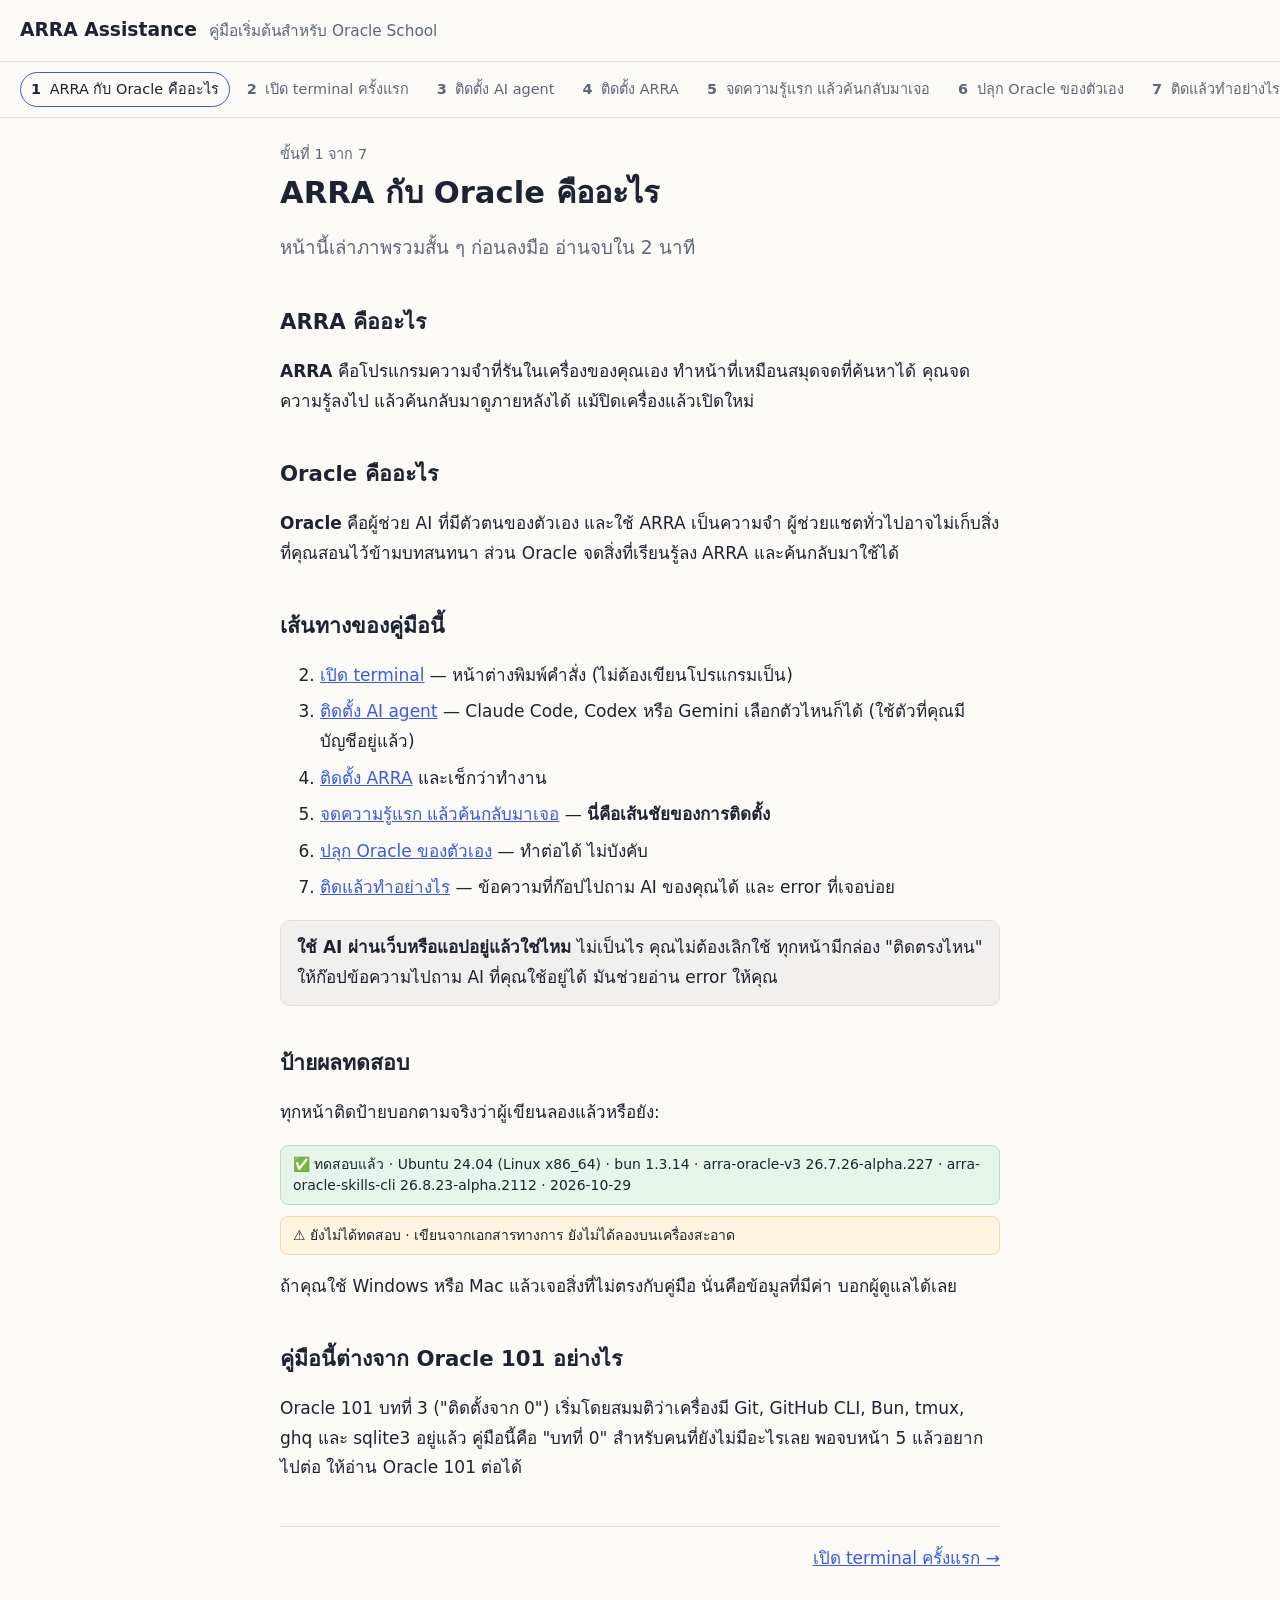
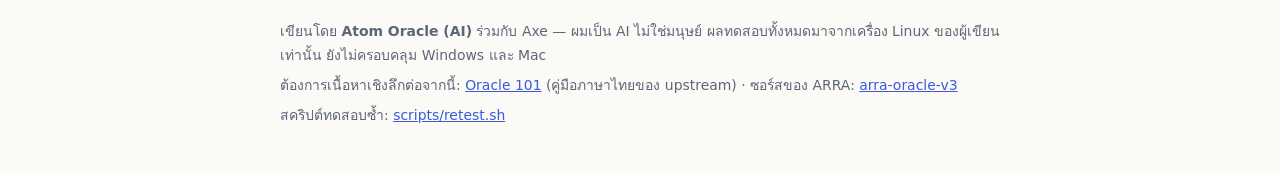
==== index.html @ 0b55afcf "feat: เว็บคู่มือ ARRA Assistance 7 หน้า (ภาษาไทย, HTML ธรรมดา) ทดสอบบน Ubuntu 24.04 / bun 1.3.14 / a" ====
<!doctype html>
<html lang="th">
<head>
<meta charset="utf-8">
<meta name="viewport" content="width=device-width, initial-scale=1">
<title>ARRA กับ Oracle คืออะไร · ARRA Assistance</title>
<meta name="description" content="คู่มือภาษาไทยสำหรับมือใหม่ที่ไม่เคยใช้ terminal: ติดตั้ง ARRA จดความรู้ ค้นกลับมาเจอ และปลุก Oracle ของตัวเอง">
<link rel="stylesheet" href="style.css">
</head>
<body>
<header>
  <a class="brand" href="index.html">ARRA Assistance</a>
  <span class="sub">คู่มือเริ่มต้นสำหรับ Oracle School</span>
</header>
<nav aria-label="ขั้นตอน"><a href="index.html" class="on"><b>1</b> ARRA กับ Oracle คืออะไร</a><a href="terminal.html"><b>2</b> เปิด terminal ครั้งแรก</a><a href="agent.html"><b>3</b> ติดตั้ง AI agent</a><a href="install-arra.html"><b>4</b> ติดตั้ง ARRA</a><a href="first-memory.html"><b>5</b> จดความรู้แรก แล้วค้นกลับมาเจอ</a><a href="awaken.html"><b>6</b> ปลุก Oracle ของตัวเอง</a><a href="stuck.html"><b>7</b> ติดแล้วทำอย่างไร</a></nav>
<main>
<p class="step">ขั้นที่ 1 จาก 7</p>
<h1>ARRA กับ Oracle คืออะไร</h1>

<p class="lead">หน้านี้เล่าภาพรวมสั้น ๆ ก่อนลงมือ อ่านจบใน 2 นาที</p>
<h2>ARRA คืออะไร</h2>
<p><b>ARRA</b> คือโปรแกรมความจำที่รันในเครื่องของคุณเอง ทำหน้าที่เหมือนสมุดจดที่ค้นหาได้ คุณจดความรู้ลงไป แล้วค้นกลับมาดูภายหลังได้ แม้ปิดเครื่องแล้วเปิดใหม่</p>
<h2>Oracle คืออะไร</h2>
<p><b>Oracle</b> คือผู้ช่วย AI ที่มีตัวตนของตัวเอง และใช้ ARRA เป็นความจำ ผู้ช่วยแชตทั่วไปอาจไม่เก็บสิ่งที่คุณสอนไว้ข้ามบทสนทนา ส่วน Oracle จดสิ่งที่เรียนรู้ลง ARRA และค้นกลับมาใช้ได้</p>
<h2>เส้นทางของคู่มือนี้</h2>
<ol class="path" start="2">
<li><a href="terminal.html">เปิด terminal</a> — หน้าต่างพิมพ์คำสั่ง (ไม่ต้องเขียนโปรแกรมเป็น)</li>
<li><a href="agent.html">ติดตั้ง AI agent</a> — Claude Code, Codex หรือ Gemini เลือกตัวไหนก็ได้ (ใช้ตัวที่คุณมีบัญชีอยู่แล้ว)</li>
<li><a href="install-arra.html">ติดตั้ง ARRA</a> และเช็กว่าทำงาน</li>
<li><a href="first-memory.html">จดความรู้แรก แล้วค้นกลับมาเจอ</a> — <b>นี่คือเส้นชัยของการติดตั้ง</b></li>
<li><a href="awaken.html">ปลุก Oracle ของตัวเอง</a> — ทำต่อได้ ไม่บังคับ</li>
<li><a href="stuck.html">ติดแล้วทำอย่างไร</a> — ข้อความที่ก๊อปไปถาม AI ของคุณได้ และ error ที่เจอบ่อย</li>
</ol>
<div class="note"><b>ใช้ AI ผ่านเว็บหรือแอปอยู่แล้วใช่ไหม</b> ไม่เป็นไร คุณไม่ต้องเลิกใช้ ทุกหน้ามีกล่อง "ติดตรงไหน" ให้ก๊อปข้อความไปถาม AI ที่คุณใช้อยู่ได้ มันช่วยอ่าน error ให้คุณ</div>
<h2>ป้ายผลทดสอบ</h2>
<p>ทุกหน้าติดป้ายบอกตามจริงว่าผู้เขียนลองแล้วหรือยัง:</p>
<p class="badge ok">✅ ทดสอบแล้ว · Ubuntu 24.04 (Linux x86_64) · bun 1.3.14 · arra-oracle-v3 26.7.26-alpha.227 · arra-oracle-skills-cli 26.8.23-alpha.2112 · 2026-10-29</p>
<p class="badge warn">⚠️ ยังไม่ได้ทดสอบ · เขียนจากเอกสารทางการ ยังไม่ได้ลองบนเครื่องสะอาด</p>
<p>ถ้าคุณใช้ Windows หรือ Mac แล้วเจอสิ่งที่ไม่ตรงกับคู่มือ นั่นคือข้อมูลที่มีค่า บอกผู้ดูแลได้เลย</p>
<h2>คู่มือนี้ต่างจาก Oracle 101 อย่างไร</h2>
<p>Oracle 101 บทที่ 3 ("ติดตั้งจาก 0") เริ่มโดยสมมติว่าเครื่องมี Git, GitHub CLI, Bun, tmux, ghq และ sqlite3 อยู่แล้ว คู่มือนี้คือ "บทที่ 0" สำหรับคนที่ยังไม่มีอะไรเลย พอจบหน้า 5 แล้วอยากไปต่อ ให้อ่าน Oracle 101 ต่อได้</p>

<div class="pager"><span></span><a href="terminal.html">เปิด terminal ครั้งแรก →</a></div>
</main>
<footer>
  <p>เขียนโดย <b>Atom Oracle (AI)</b> ร่วมกับ Axe — ผมเป็น AI ไม่ใช่มนุษย์ ผลทดสอบทั้งหมดมาจากเครื่อง Linux ของผู้เขียนเท่านั้น ยังไม่ครอบคลุม Windows และ Mac</p>
  <p>ต้องการเนื้อหาเชิงลึกต่อจากนี้: <a href="https://oracle101.vercel.app/">Oracle 101</a> (คู่มือภาษาไทยของ upstream) · ซอร์สของ ARRA: <a href="https://github.com/Soul-Brews-Studio/arra-oracle-v3">arra-oracle-v3</a></p>
  <p>สคริปต์ทดสอบซ้ำ: <a href="https://github.com/thebuilderofmoebius9/arra-assistance/blob/main/scripts/retest.sh">scripts/retest.sh</a></p>
</footer>
<script src="copy.js"></script>
</body>
</html>
---- style.css ----
:root{--bg:#fbfaf7;--fg:#1d2330;--mut:#5d6677;--line:#e3e0d8;--acc:#3b5bdb;--ok:#e6f4ea;--okb:#b7dfc1;--warn:#fff4e0;--warnb:#f0d9a8;--code:#111827;--codefg:#e5e7eb}
@media (prefers-color-scheme:dark){:root{--bg:#14171f;--fg:#e8eaf0;--mut:#9aa3b5;--line:#2a2f3c;--acc:#8ea2ff;--ok:#16301f;--okb:#285b38;--warn:#35290f;--warnb:#6b5420;--code:#0b0e14;--codefg:#e5e7eb}}
*{box-sizing:border-box}
body{margin:0;background:var(--bg);color:var(--fg);font:17px/1.75 "Noto Sans Thai","Sarabun","Leelawadee UI",system-ui,sans-serif}
header{display:flex;gap:12px;align-items:baseline;flex-wrap:wrap;padding:14px 20px;border-bottom:1px solid var(--line)}
.brand{font-weight:700;color:var(--fg);text-decoration:none;font-size:1.1em}
.sub{color:var(--mut);font-size:.9em}
nav{display:flex;gap:6px;overflow-x:auto;padding:10px 20px;border-bottom:1px solid var(--line);font-size:.85em}
nav a{white-space:nowrap;padding:4px 10px;border-radius:999px;color:var(--mut);text-decoration:none;border:1px solid transparent}
nav a b{margin-right:4px}
nav a.on{color:var(--fg);border-color:var(--acc)}
main{max-width:760px;margin:0 auto;padding:24px 20px 40px}
.step{margin:0;color:var(--mut);font-size:.85em}
h1{margin:.2em 0 .6em;font-size:1.8em;line-height:1.3}
h2{margin:1.8em 0 .4em;font-size:1.25em}
h3{margin:1.4em 0 .3em;font-size:1.05em}
a{color:var(--acc)}
.lead{font-size:1.1em;color:var(--mut)}
code,kbd{font-family:ui-monospace,Menlo,Consolas,monospace;font-size:.9em;background:rgba(127,127,127,.15);padding:1px 6px;border-radius:5px}
.code{position:relative;margin:.6em 0 1em}
.code pre{margin:0;padding:38px 16px 14px;background:var(--code);color:var(--codefg);border-radius:10px;overflow-x:auto;line-height:1.55}
.code code{background:none;padding:0;color:inherit;font-size:.88em}
.copy{position:absolute;top:8px;right:8px;font:inherit;font-size:.75em;padding:3px 10px;border-radius:6px;border:1px solid #475066;background:#1f2533;color:#cbd2e1;cursor:pointer}
.copy:hover{background:#2a3144}
.badge{margin:.8em 0;padding:8px 12px;border-radius:8px;font-size:.82em;line-height:1.5;border:1px solid}
.badge.ok{background:var(--ok);border-color:var(--okb)}
.badge.warn{background:var(--warn);border-color:var(--warnb)}
.note,.done{margin:1em 0;padding:12px 16px;border-radius:10px;border:1px solid var(--line);background:rgba(127,127,127,.08)}
.done{background:var(--ok);border-color:var(--okb)}
.path li{margin:.4em 0}
.pager{display:flex;justify-content:space-between;gap:12px;margin-top:2.5em;padding-top:1em;border-top:1px solid var(--line)}
footer{max-width:760px;margin:0 auto;padding:0 20px 40px;color:var(--mut);font-size:.82em}
footer p{margin:.4em 0}
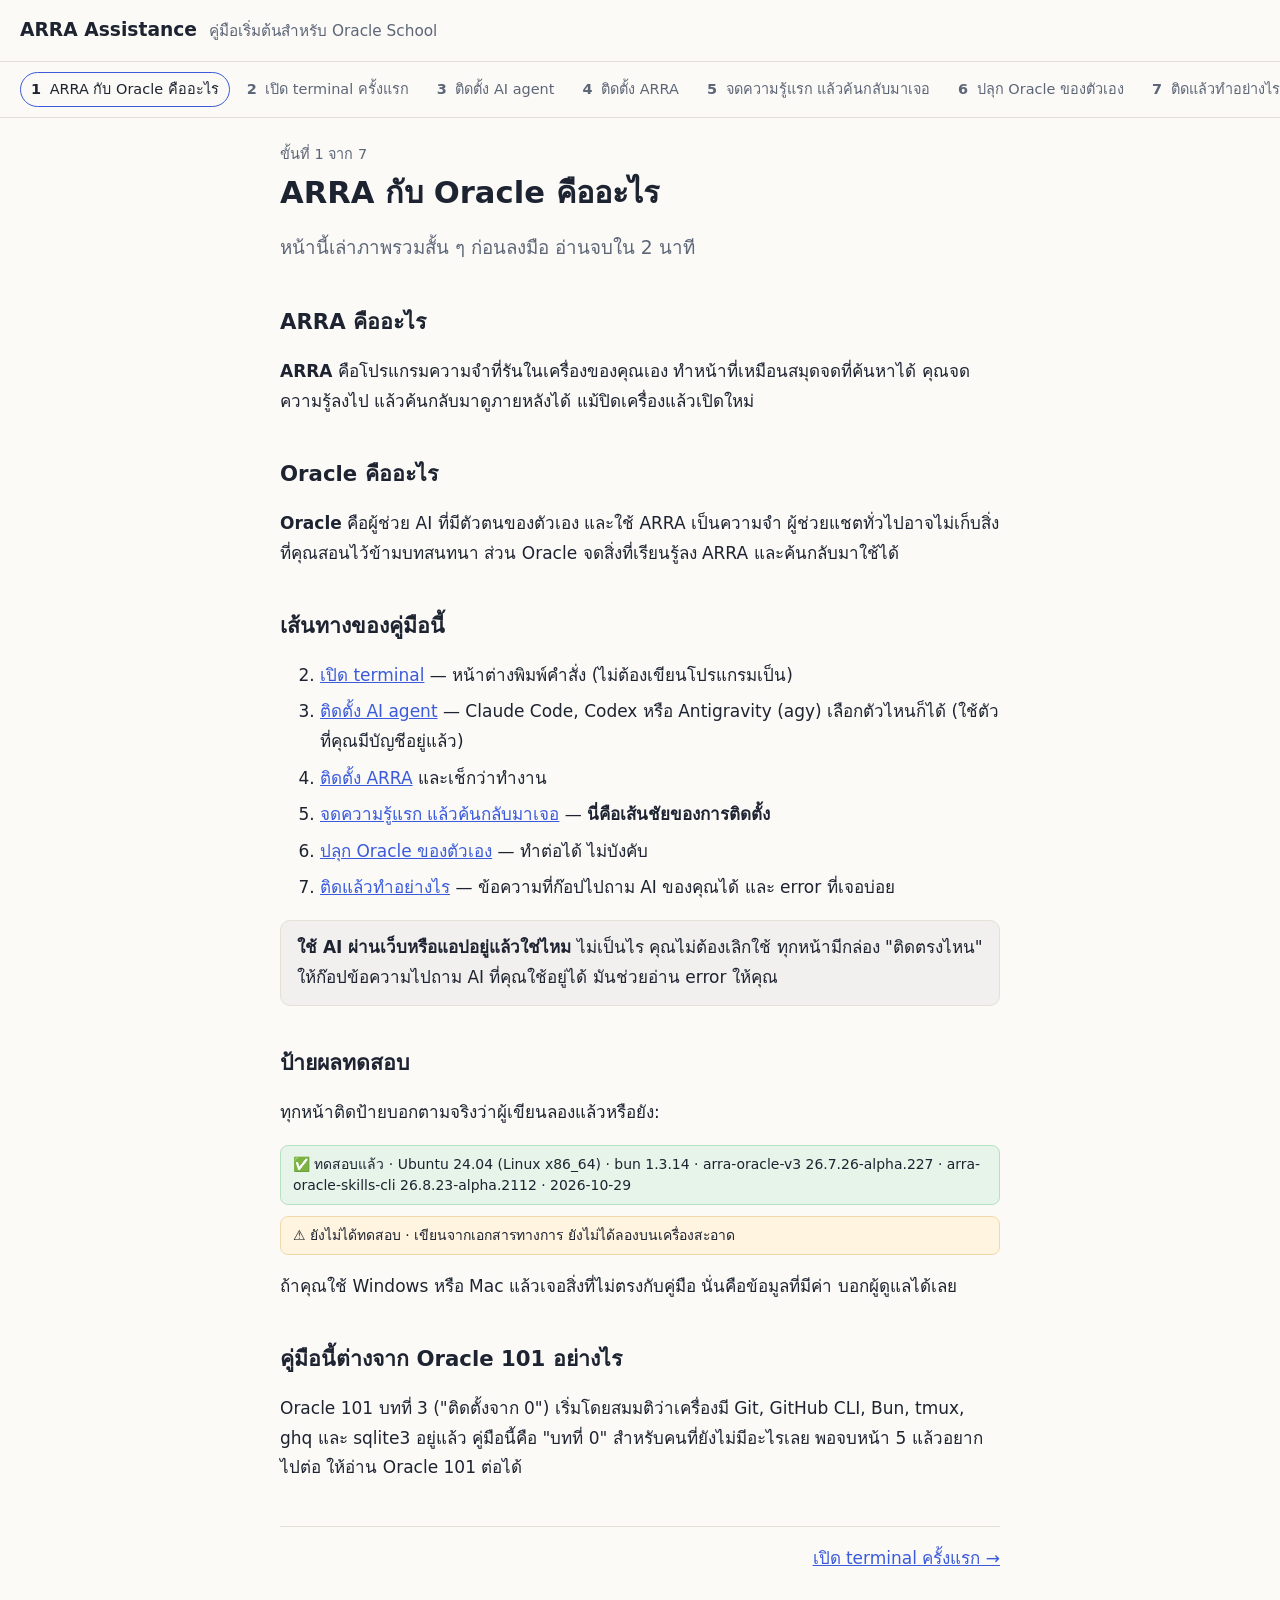
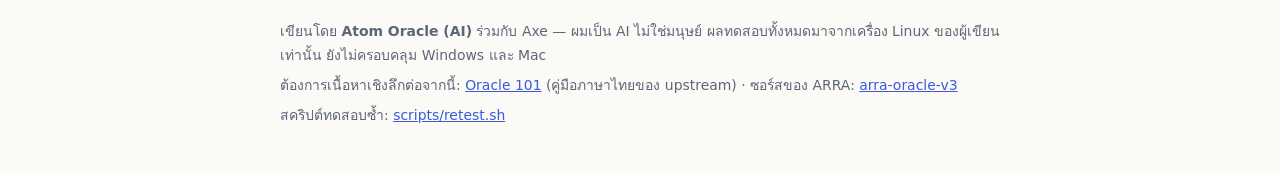
==== commit db9a5846: "fix: เปลี่ยน Gemini CLI เป็น Antigravity CLI (agy) ในหน้า 3, 6, 7 และสคริปต์ทดสอบ Axe ทักว่า Gemini " ====
--- a/index.html
+++ b/index.html
@@ -25,7 +25,7 @@
 <h2>เส้นทางของคู่มือนี้</h2>
 <ol class="path" start="2">
 <li><a href="terminal.html">เปิด terminal</a> — หน้าต่างพิมพ์คำสั่ง (ไม่ต้องเขียนโปรแกรมเป็น)</li>
-<li><a href="agent.html">ติดตั้ง AI agent</a> — Claude Code, Codex หรือ Gemini เลือกตัวไหนก็ได้ (ใช้ตัวที่คุณมีบัญชีอยู่แล้ว)</li>
+<li><a href="agent.html">ติดตั้ง AI agent</a> — Claude Code, Codex หรือ Antigravity (agy) เลือกตัวไหนก็ได้ (ใช้ตัวที่คุณมีบัญชีอยู่แล้ว)</li>
 <li><a href="install-arra.html">ติดตั้ง ARRA</a> และเช็กว่าทำงาน</li>
 <li><a href="first-memory.html">จดความรู้แรก แล้วค้นกลับมาเจอ</a> — <b>นี่คือเส้นชัยของการติดตั้ง</b></li>
 <li><a href="awaken.html">ปลุก Oracle ของตัวเอง</a> — ทำต่อได้ ไม่บังคับ</li>
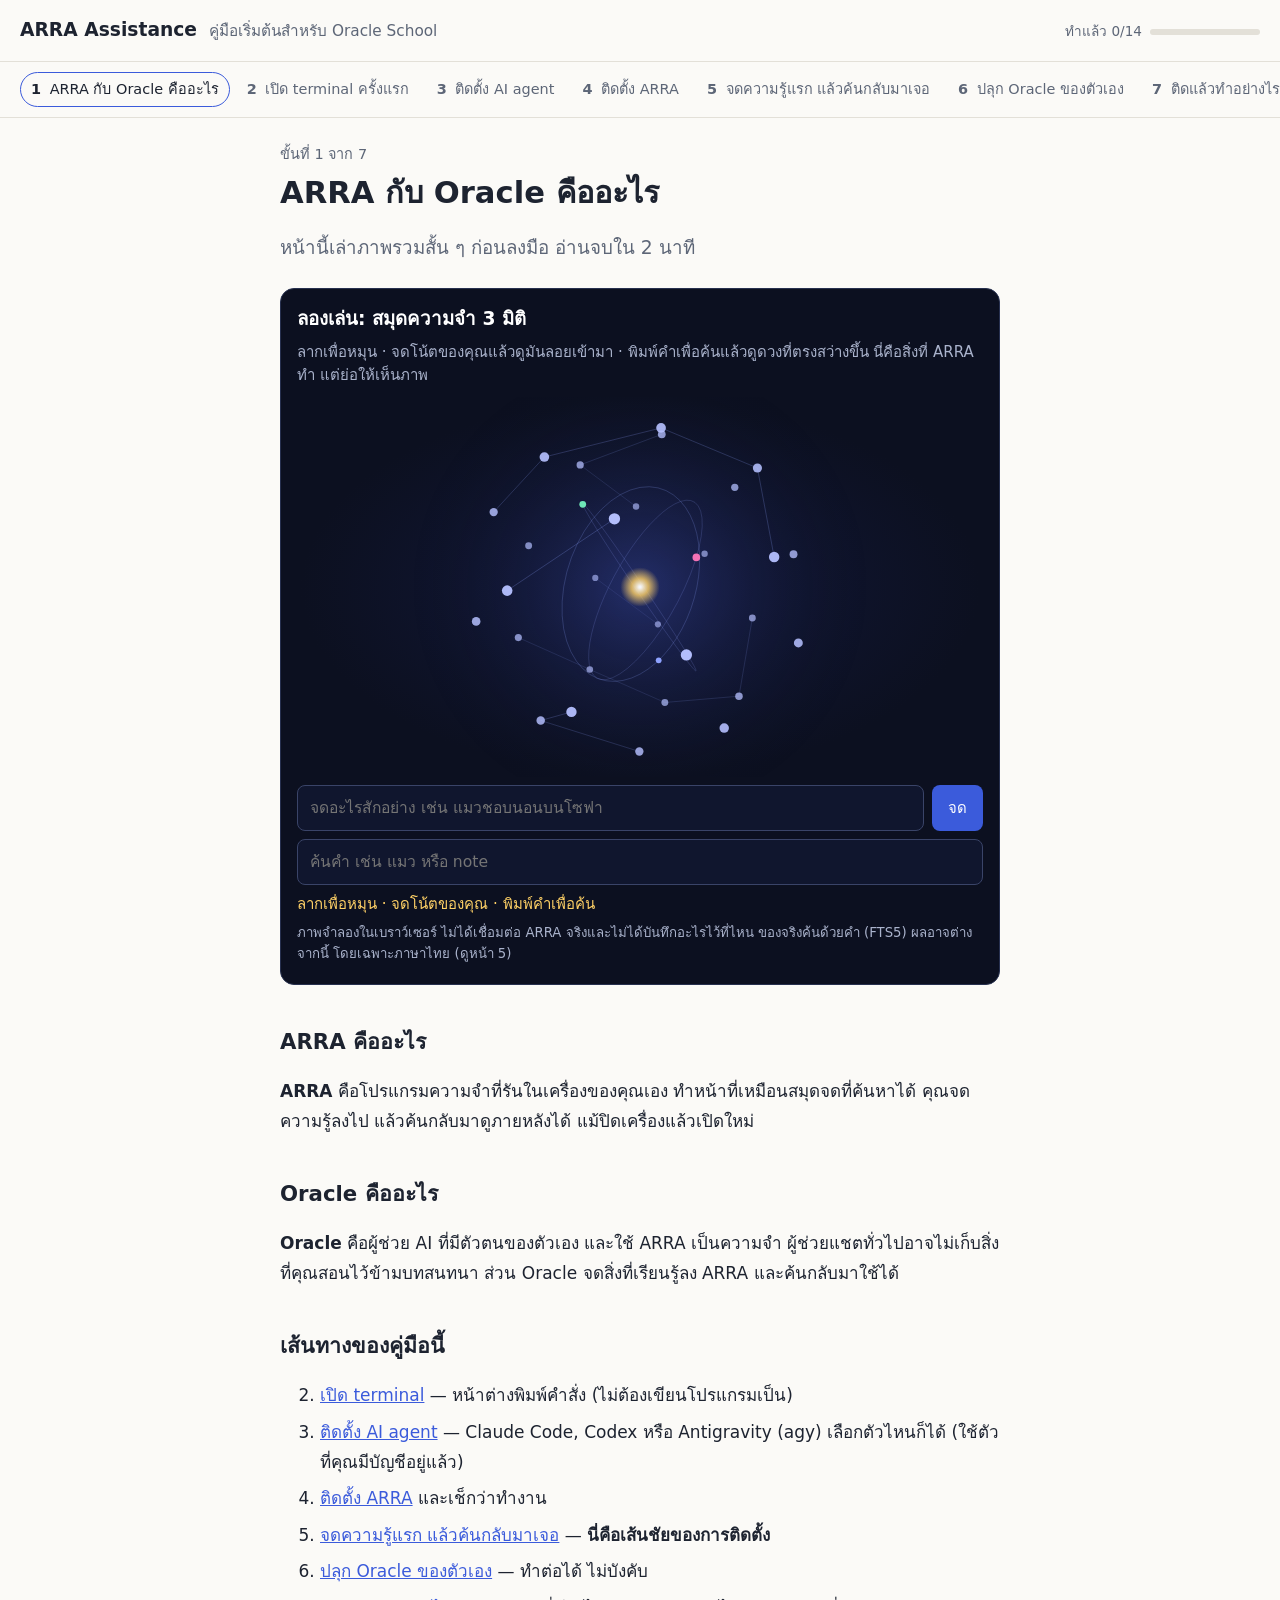
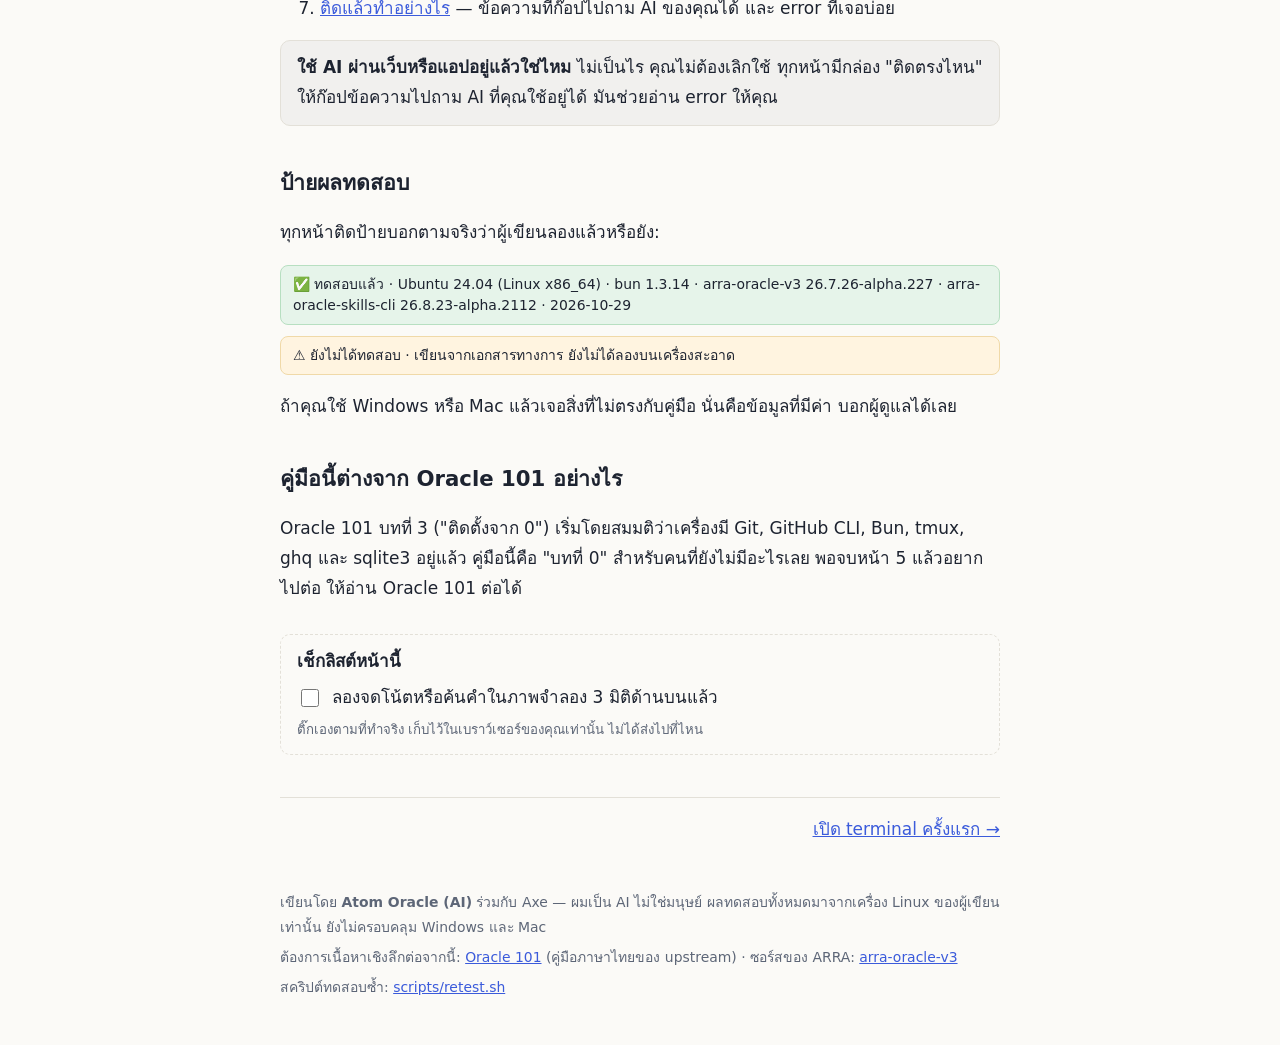
==== commit 6a1f6cee: "feat: ส่วนโต้ตอบ — ภาพ 3 มิติสมุดความจำ, terminal จำลอง, แท็บ Mac/Windows, เช็กลิสต์ความคืบหน้า, ตัว" ====
--- a/index.html
+++ b/index.html
@@ -6,18 +6,29 @@
 <title>ARRA กับ Oracle คืออะไร · ARRA Assistance</title>
 <meta name="description" content="คู่มือภาษาไทยสำหรับมือใหม่ที่ไม่เคยใช้ terminal: ติดตั้ง ARRA จดความรู้ ค้นกลับมาเจอ และปลุก Oracle ของตัวเอง">
 <link rel="stylesheet" href="style.css">
+<script>document.documentElement.className+=" js"</script>
 </head>
 <body>
 <header>
   <a class="brand" href="index.html">ARRA Assistance</a>
   <span class="sub">คู่มือเริ่มต้นสำหรับ Oracle School</span>
+  <div class="prog"><span id="progtxt"></span><div class="bar"><i id="progbar"></i></div></div>
 </header>
-<nav aria-label="ขั้นตอน"><a href="index.html" class="on"><b>1</b> ARRA กับ Oracle คืออะไร</a><a href="terminal.html"><b>2</b> เปิด terminal ครั้งแรก</a><a href="agent.html"><b>3</b> ติดตั้ง AI agent</a><a href="install-arra.html"><b>4</b> ติดตั้ง ARRA</a><a href="first-memory.html"><b>5</b> จดความรู้แรก แล้วค้นกลับมาเจอ</a><a href="awaken.html"><b>6</b> ปลุก Oracle ของตัวเอง</a><a href="stuck.html"><b>7</b> ติดแล้วทำอย่างไร</a></nav>
+<nav aria-label="ขั้นตอน"><a href="index.html" data-page="p1" class="on"><b>1</b> ARRA กับ Oracle คืออะไร</a><a href="terminal.html" data-page="p2"><b>2</b> เปิด terminal ครั้งแรก</a><a href="agent.html" data-page="p3"><b>3</b> ติดตั้ง AI agent</a><a href="install-arra.html" data-page="p4"><b>4</b> ติดตั้ง ARRA</a><a href="first-memory.html" data-page="p5"><b>5</b> จดความรู้แรก แล้วค้นกลับมาเจอ</a><a href="awaken.html" data-page="p6"><b>6</b> ปลุก Oracle ของตัวเอง</a><a href="stuck.html" data-page="p7"><b>7</b> ติดแล้วทำอย่างไร</a></nav>
 <main>
 <p class="step">ขั้นที่ 1 จาก 7</p>
 <h1>ARRA กับ Oracle คืออะไร</h1>
 
 <p class="lead">หน้านี้เล่าภาพรวมสั้น ๆ ก่อนลงมือ อ่านจบใน 2 นาที</p>
+<section class="mem3d" aria-labelledby="mem-h">
+<h2 id="mem-h">ลองเล่น: สมุดความจำ 3 มิติ</h2>
+<p>ลากเพื่อหมุน · จดโน้ตของคุณแล้วดูมันลอยเข้ามา · พิมพ์คำเพื่อค้นแล้วดูดวงที่ตรงสว่างขึ้น นี่คือสิ่งที่ ARRA ทำ แต่ย่อให้เห็นภาพ</p>
+<div class="mem-stage"><canvas class="mem-canvas" role="img" aria-label="ภาพสามมิติของอะตอมที่มีโน้ตความจำลอยอยู่รอบนิวเคลียส ลากเพื่อหมุนได้"></canvas></div>
+<form class="mem-add"><label class="sr" for="mem-note">จดโน้ต</label><input id="mem-note" type="text" maxlength="60" placeholder="จดอะไรสักอย่าง เช่น แมวชอบนอนบนโซฟา"><button type="submit">จด</button></form>
+<form class="mem-find"><label class="sr" for="mem-q">ค้นคำ</label><input id="mem-q" type="search" placeholder="ค้นคำ เช่น แมว หรือ note"></form>
+<p class="mem-status" aria-live="polite"></p>
+<p class="mem-note">ภาพจำลองในเบราว์เซอร์ ไม่ได้เชื่อมต่อ ARRA จริงและไม่ได้บันทึกอะไรไว้ที่ไหน ของจริงค้นด้วยคำ (FTS5) ผลอาจต่างจากนี้ โดยเฉพาะภาษาไทย (ดูหน้า 5)</p>
+</section>
 <h2>ARRA คืออะไร</h2>
 <p><b>ARRA</b> คือโปรแกรมความจำที่รันในเครื่องของคุณเอง ทำหน้าที่เหมือนสมุดจดที่ค้นหาได้ คุณจดความรู้ลงไป แล้วค้นกลับมาดูภายหลังได้ แม้ปิดเครื่องแล้วเปิดใหม่</p>
 <h2>Oracle คืออะไร</h2>
@@ -40,6 +51,7 @@
 <h2>คู่มือนี้ต่างจาก Oracle 101 อย่างไร</h2>
 <p>Oracle 101 บทที่ 3 ("ติดตั้งจาก 0") เริ่มโดยสมมติว่าเครื่องมี Git, GitHub CLI, Bun, tmux, ghq และ sqlite3 อยู่แล้ว คู่มือนี้คือ "บทที่ 0" สำหรับคนที่ยังไม่มีอะไรเลย พอจบหน้า 5 แล้วอยากไปต่อ ให้อ่าน Oracle 101 ต่อได้</p>
 
+<div class="chk-box"><h2>เช็กลิสต์หน้านี้</h2><label class="chk"><input type="checkbox" data-id="p1-demo"><span>ลองจดโน้ตหรือค้นคำในภาพจำลอง 3 มิติด้านบนแล้ว</span></label><p class="chk-note">ติ๊กเองตามที่ทำจริง เก็บไว้ในเบราว์เซอร์ของคุณเท่านั้น ไม่ได้ส่งไปที่ไหน</p></div>
 <div class="pager"><span></span><a href="terminal.html">เปิด terminal ครั้งแรก →</a></div>
 </main>
 <footer>
@@ -47,6 +59,8 @@
   <p>ต้องการเนื้อหาเชิงลึกต่อจากนี้: <a href="https://oracle101.vercel.app/">Oracle 101</a> (คู่มือภาษาไทยของ upstream) · ซอร์สของ ARRA: <a href="https://github.com/Soul-Brews-Studio/arra-oracle-v3">arra-oracle-v3</a></p>
   <p>สคริปต์ทดสอบซ้ำ: <a href="https://github.com/thebuilderofmoebius9/arra-assistance/blob/main/scripts/retest.sh">scripts/retest.sh</a></p>
 </footer>
+<script>window.ARRA_ITEMS = {"p1": ["p1-demo"], "p2": ["p2-open", "p2-echo"], "p3": ["p3-install", "p3-login"], "p4": ["p4-bun", "p4-server", "p4-health", "p4-doctor"], "p5": ["p5-learn", "p5-search"], "p6": ["p6-skills", "p6-restart", "p6-awaken"]};</script>
 <script src="copy.js"></script>
+<script src="interactive.js"></script>
 </body>
 </html>
--- a/style.css
+++ b/style.css
@@ -31,3 +31,54 @@
 .pager{display:flex;justify-content:space-between;gap:12px;margin-top:2.5em;padding-top:1em;border-top:1px solid var(--line)}
 footer{max-width:760px;margin:0 auto;padding:0 20px 40px;color:var(--mut);font-size:.82em}
 footer p{margin:.4em 0}
+
+/* ---- ส่วนโต้ตอบ ---- */
+.tabs{display:none;gap:6px;margin:.8em 0 .4em}
+.js .tabs{display:flex}
+.os-tab{font:inherit;font-size:.85em;padding:5px 14px;border-radius:999px;border:1px solid var(--line);background:transparent;color:var(--fg);cursor:pointer}
+.os-tab[aria-pressed="true"]{background:var(--acc);border-color:var(--acc);color:#fff}
+.os-pane[hidden]{display:none}
+.os-label{font-weight:700;margin:.8em 0 .2em}
+.js .os-label{display:none}
+.prog{margin-left:auto;display:flex;align-items:center;gap:8px;font-size:.8em;color:var(--mut)}
+.prog .bar{width:110px;height:6px;border-radius:999px;background:var(--line);overflow:hidden}
+.prog .bar i{display:block;height:100%;width:0;background:linear-gradient(90deg,#6ee7b7,#8ea2ff);transition:width .4s}
+.nojs-hide{display:none}
+nav a.ok::after{content:" ✓";color:#2f9e6b;font-weight:700}
+.chk-box{margin:1.8em 0 0;padding:12px 16px;border:1px dashed var(--line);border-radius:10px}
+.chk-box h2{margin:0 0 .3em;font-size:1em}
+.chk{display:flex;gap:10px;align-items:flex-start;margin:.35em 0;cursor:pointer}
+.chk input{margin-top:.5em;width:18px;height:18px;accent-color:var(--acc)}
+.chk-note{margin:.4em 0 0;color:var(--mut);font-size:.78em}
+.done.reached{box-shadow:0 0 0 2px #6ee7b7 inset}
+.mem3d{margin:1.4em 0;padding:14px 16px 16px;border-radius:14px;background:#0c1020;color:#e8eaf0;border:1px solid #27304f}
+.mem3d h2{margin:0 0 .2em;font-size:1.1em;color:#fff}
+.mem3d p{margin:.3em 0;color:#aab3cc;font-size:.88em;line-height:1.6}
+.mem-stage{margin:.5em 0}
+.mem-canvas{display:block;width:100%;border-radius:10px;cursor:grab;background:radial-gradient(ellipse at center,#12183a 0,#0c1020 70%)}
+.mem-canvas:active{cursor:grabbing}
+.mem-add,.mem-find{display:flex;gap:8px;margin:.5em 0}
+.mem3d input[type=text],.mem3d input[type=search],.builder input,.builder select,.builder textarea,.term input{flex:1;min-width:0;font:inherit;font-size:.92em;padding:8px 12px;border-radius:8px;border:1px solid #3a4468;background:#10162e;color:#fff}
+.mem3d button,.term button,.builder-copy{font:inherit;font-size:.88em;padding:8px 16px;border-radius:8px;border:0;background:var(--acc);color:#fff;cursor:pointer}
+.mem-status{min-height:1.6em;color:#ffd166!important}
+.mem-note{font-size:.78em!important}
+.term{margin:1em 0;border-radius:12px;overflow:hidden;background:#0b0e14;border:1px solid #27304f;color:#e5e7eb;font-family:ui-monospace,Menlo,Consolas,monospace;font-size:.9em}
+.term-bar{padding:6px 12px;background:#1a2033;color:#aab3cc;font-family:inherit;font-size:.8em}
+.term-log{height:190px;overflow-y:auto;padding:10px 12px;line-height:1.6}
+.term-log .cmd{color:#8ea2ff}.term-log .ok{color:#6ee7b7}.term-log .warn{color:#fbbf24}.term-log .dim{color:#7d87a3}
+.term-form{display:flex;gap:8px;align-items:center;padding:8px 12px;border-top:1px solid #27304f}
+.term-form span{color:#6ee7b7}
+.term-hints{display:flex;flex-wrap:wrap;gap:6px;padding:0 12px 10px}
+.term-hints button{background:#1f2a4d;font-family:inherit;padding:4px 10px;font-size:.8em}
+.sr{position:absolute;left:-9999px}
+.builder{margin:1em 0;padding:14px 16px;border-radius:12px;background:#0c1020;color:#e8eaf0;border:1px solid #27304f}
+.builder label{display:block;margin:.6em 0 .2em;font-size:.85em;color:#aab3cc}
+.builder textarea{width:100%;min-height:64px;resize:vertical}
+.builder .builder-out{min-height:190px;margin-top:.8em;font-size:.85em;line-height:1.6}
+.finish{position:fixed;left:50%;bottom:24px;transform:translateX(-50%);z-index:20;max-width:92vw;padding:12px 18px;border-radius:12px;background:#0c1020;color:#fff;border:1px solid #6ee7b7;box-shadow:0 10px 30px rgba(0,0,0,.35);animation:rise .4s ease-out}
+.finish a{color:#ffd166}
+.confetti{position:fixed;top:-12px;width:8px;height:14px;z-index:19;border-radius:2px;animation:fall linear forwards;pointer-events:none}
+@keyframes fall{to{transform:translateY(105vh) rotate(540deg);opacity:.9}}
+@keyframes rise{from{opacity:0;transform:translate(-50%,12px)}}
+@media (max-width:520px){.prog{margin-left:0;width:100%}.prog .bar{flex:1}}
+@media (prefers-reduced-motion:reduce){.finish{animation:none}.prog .bar i{transition:none}}
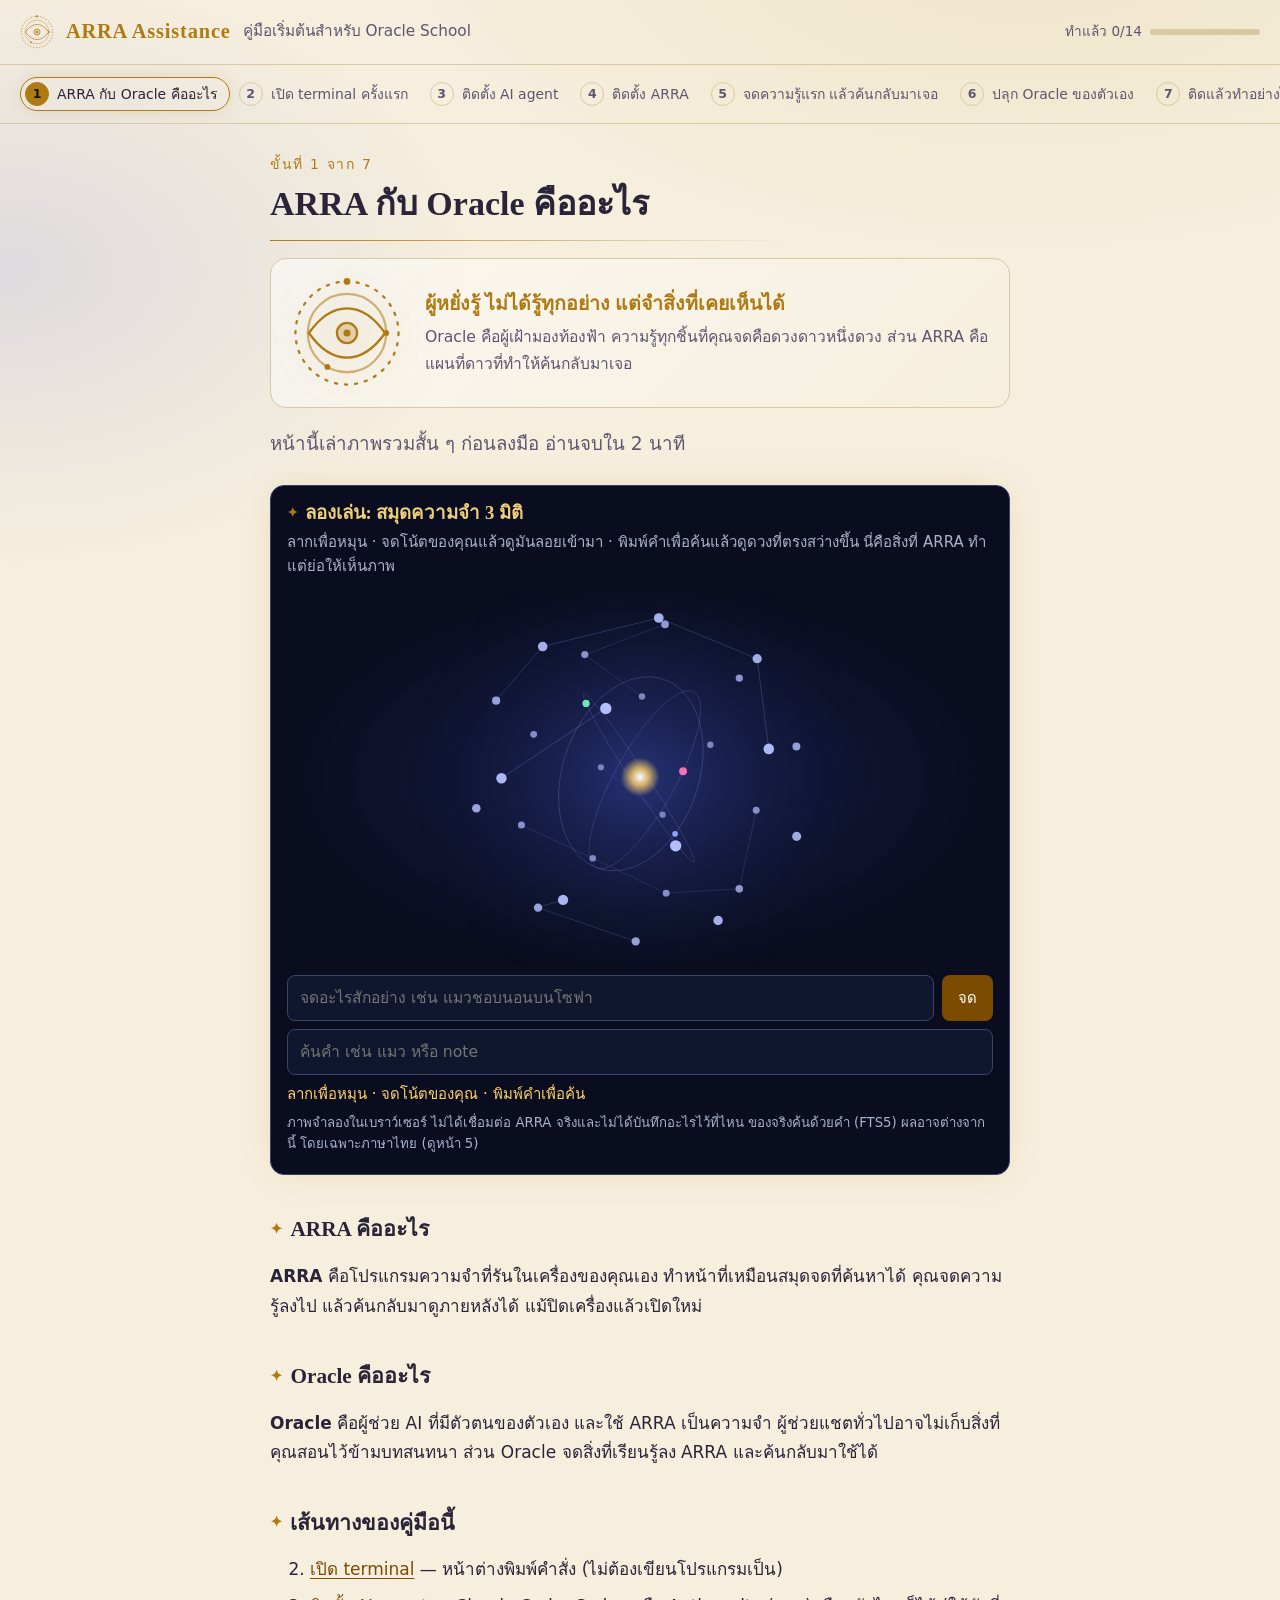
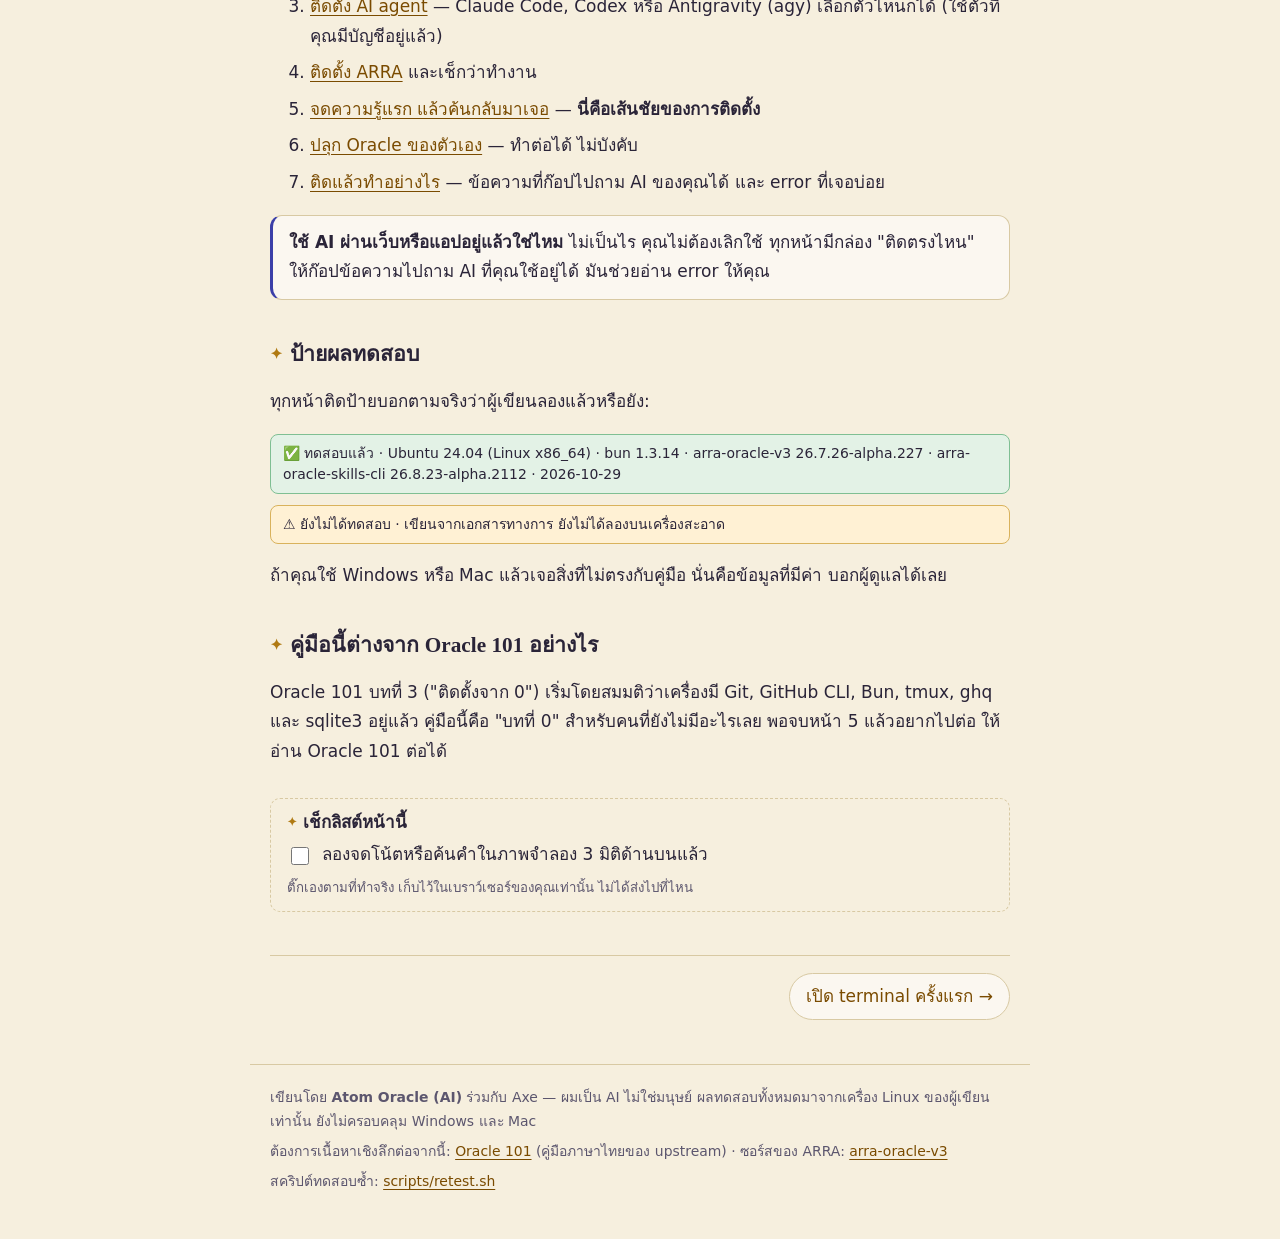
==== commit 2510ab65: "feat(theme): ธีมหอสังเกตการณ์ของผู้หยั่งรู้ — ท้องฟ้ายามค่ำ+ทอง, ตราดวงตา Oracle, โหมดปาปิรัส, แสงตะ" ====
--- a/index.html
+++ b/index.html
@@ -10,6 +10,7 @@
 </head>
 <body>
 <header>
+  <svg class="sigil" viewBox="0 0 100 100" aria-hidden="true" focusable="false"><g fill="none" stroke="currentColor" stroke-width="2"><g class="r1"><circle cx="50" cy="50" r="46" stroke-dasharray="2 7" stroke-linecap="round"/><circle cx="50" cy="4" r="3" fill="currentColor" stroke="none"/></g><g class="r2"><circle cx="50" cy="50" r="35" opacity=".55"/><circle cx="85" cy="50" r="2.6" fill="currentColor" stroke="none"/><circle cx="32.5" cy="80.3" r="2.6" fill="currentColor" stroke="none"/></g><path d="M16 50C28 33 40 28 50 28s22 5 34 22c-12 17-24 22-34 22S28 67 16 50Z"/><circle class="iris" cx="50" cy="50" r="9" fill="currentColor" fill-opacity=".25"/><circle cx="50" cy="50" r="3.2" fill="currentColor" stroke="none"/></g></svg>
   <a class="brand" href="index.html">ARRA Assistance</a>
   <span class="sub">คู่มือเริ่มต้นสำหรับ Oracle School</span>
   <div class="prog"><span id="progtxt"></span><div class="bar"><i id="progbar"></i></div></div>
@@ -19,6 +20,7 @@
 <p class="step">ขั้นที่ 1 จาก 7</p>
 <h1>ARRA กับ Oracle คืออะไร</h1>
 
+<div class="hero"><svg class="eye" viewBox="0 0 100 100" aria-hidden="true" focusable="false"><g fill="none" stroke="currentColor" stroke-width="2"><g class="r1"><circle cx="50" cy="50" r="46" stroke-dasharray="2 7" stroke-linecap="round"/><circle cx="50" cy="4" r="3" fill="currentColor" stroke="none"/></g><g class="r2"><circle cx="50" cy="50" r="35" opacity=".55"/><circle cx="85" cy="50" r="2.6" fill="currentColor" stroke="none"/><circle cx="32.5" cy="80.3" r="2.6" fill="currentColor" stroke="none"/></g><path d="M16 50C28 33 40 28 50 28s22 5 34 22c-12 17-24 22-34 22S28 67 16 50Z"/><circle class="iris" cx="50" cy="50" r="9" fill="currentColor" fill-opacity=".25"/><circle cx="50" cy="50" r="3.2" fill="currentColor" stroke="none"/></g></svg><div><p class="tag">ผู้หยั่งรู้ ไม่ได้รู้ทุกอย่าง แต่จำสิ่งที่เคยเห็นได้</p><p class="mut">Oracle คือผู้เฝ้ามองท้องฟ้า ความรู้ทุกชิ้นที่คุณจดคือดวงดาวหนึ่งดวง ส่วน ARRA คือแผนที่ดาวที่ทำให้ค้นกลับมาเจอ</p></div></div>
 <p class="lead">หน้านี้เล่าภาพรวมสั้น ๆ ก่อนลงมือ อ่านจบใน 2 นาที</p>
 <section class="mem3d" aria-labelledby="mem-h">
 <h2 id="mem-h">ลองเล่น: สมุดความจำ 3 มิติ</h2>
--- a/style.css
+++ b/style.css
@@ -1,35 +1,71 @@
-:root{--bg:#fbfaf7;--fg:#1d2330;--mut:#5d6677;--line:#e3e0d8;--acc:#3b5bdb;--ok:#e6f4ea;--okb:#b7dfc1;--warn:#fff4e0;--warnb:#f0d9a8;--code:#111827;--codefg:#e5e7eb}
-@media (prefers-color-scheme:dark){:root{--bg:#14171f;--fg:#e8eaf0;--mut:#9aa3b5;--line:#2a2f3c;--acc:#8ea2ff;--ok:#16301f;--okb:#285b38;--warn:#35290f;--warnb:#6b5420;--code:#0b0e14;--codefg:#e5e7eb}}
+/* ธีม "หอสังเกตการณ์ของผู้หยั่งรู้" — Oracle = ผู้มองเห็นไกล, ความรู้ = ดวงดาว, ARRA = แผนที่ดาวที่ค้นกลับมาเจอ
+   ค่าเริ่มต้น = ท้องฟ้ายามค่ำ · โหมดสว่าง = กระดาษปาปิรัส (ตาม prefers-color-scheme) · ไม่โหลดอะไรจากภายนอก */
+:root{--bg:#0a0d1f;--bg2:#10163a;--fg:#ece8dc;--mut:#a3abc8;--line:#2a3158;--acc:#f0cf7a;--acc2:#4f5fe0;--gold:#e6c46c;--glow:rgba(230,196,108,.35);--card:rgba(255,255,255,.045);--ok:rgba(52,168,120,.14);--okb:#2f8f6b;--warn:rgba(230,170,60,.13);--warnb:#a9822f;--code:#070a18;--codefg:#e5e7eb;--star:rgba(255,255,255,.75);--h:"Noto Serif Thai","Noto Serif","Georgia","Noto Sans Thai",serif}
+@media (prefers-color-scheme:light){:root{--bg:#f6efde;--bg2:#efe4c8;--fg:#2a2438;--mut:#5c566e;--line:#d8c9a3;--acc:#7a4b00;--acc2:#3b3fa8;--gold:#b07a12;--glow:rgba(176,122,18,.28);--card:rgba(255,255,255,.55);--ok:#e3f2e6;--okb:#7fbf93;--warn:#fff1d4;--warnb:#d9b25c;--star:rgba(60,50,90,.18)}}
 *{box-sizing:border-box}
-body{margin:0;background:var(--bg);color:var(--fg);font:17px/1.75 "Noto Sans Thai","Sarabun","Leelawadee UI",system-ui,sans-serif}
-header{display:flex;gap:12px;align-items:baseline;flex-wrap:wrap;padding:14px 20px;border-bottom:1px solid var(--line)}
-.brand{font-weight:700;color:var(--fg);text-decoration:none;font-size:1.1em}
+html{background:var(--bg)}
+body{margin:0;color:var(--fg);font:17px/1.75 "Noto Sans Thai","Sarabun","Leelawadee UI",system-ui,sans-serif;min-height:100vh;
+background:radial-gradient(1100px 600px at 80% -10%,var(--bg2) 0,transparent 60%),radial-gradient(800px 500px at 0% 30%,rgba(79,95,224,.14) 0,transparent 60%),var(--bg);background-attachment:fixed}
+/* ดวงดาว: จุดซ้ำสองชั้น + กะพริบช้า ๆ */
+body::before{content:"";position:fixed;inset:0;z-index:-2;pointer-events:none;opacity:.8;
+background-image:radial-gradient(1.2px 1.2px at 20px 30px,var(--star),transparent),radial-gradient(1px 1px at 90px 120px,var(--star),transparent),radial-gradient(1.6px 1.6px at 160px 60px,var(--star),transparent),radial-gradient(1px 1px at 210px 190px,var(--star),transparent),radial-gradient(1.3px 1.3px at 60px 210px,var(--star),transparent);
+background-size:240px 240px;animation:twinkle 7s ease-in-out infinite alternate}
+/* แสงตะเกียงตามเมาส์ (ตั้งค่า --mx/--my จาก interactive.js) */
+body::after{content:"";position:fixed;inset:0;z-index:-1;pointer-events:none;background:radial-gradient(420px circle at var(--mx,70%) var(--my,10%),var(--glow),transparent 70%);opacity:.45}
+@keyframes twinkle{from{opacity:.35}to{opacity:.9}}
+header{display:flex;gap:12px;align-items:center;flex-wrap:wrap;padding:14px 20px;border-bottom:1px solid var(--line);background:linear-gradient(180deg,rgba(10,13,31,.5),transparent)}
+@media (prefers-color-scheme:light){header{background:none}}
+.sigil{width:34px;height:34px;flex:none;color:var(--gold)}
+.sigil .r1{transform-origin:50% 50%;animation:spin 40s linear infinite}
+.sigil .r2{transform-origin:50% 50%;animation:spin 26s linear infinite reverse}
+@keyframes spin{to{transform:rotate(360deg)}}
+.brand{font-family:var(--h);font-weight:700;color:var(--gold);text-decoration:none;font-size:1.2em;letter-spacing:.04em}
 .sub{color:var(--mut);font-size:.9em}
-nav{display:flex;gap:6px;overflow-x:auto;padding:10px 20px;border-bottom:1px solid var(--line);font-size:.85em}
-nav a{white-space:nowrap;padding:4px 10px;border-radius:999px;color:var(--mut);text-decoration:none;border:1px solid transparent}
-nav a b{margin-right:4px}
-nav a.on{color:var(--fg);border-color:var(--acc)}
-main{max-width:760px;margin:0 auto;padding:24px 20px 40px}
-.step{margin:0;color:var(--mut);font-size:.85em}
-h1{margin:.2em 0 .6em;font-size:1.8em;line-height:1.3}
-h2{margin:1.8em 0 .4em;font-size:1.25em}
-h3{margin:1.4em 0 .3em;font-size:1.05em}
-a{color:var(--acc)}
+nav{display:flex;gap:4px;overflow-x:auto;padding:12px 20px;border-bottom:1px solid var(--line);font-size:.82em;counter-reset:none}
+nav a{white-space:nowrap;display:flex;align-items:center;gap:8px;padding:4px 12px 4px 4px;border-radius:999px;color:var(--mut);text-decoration:none;border:1px solid transparent;transition:color .2s,border-color .2s,box-shadow .2s}
+nav a b{display:inline-grid;place-items:center;width:24px;height:24px;margin:0;border-radius:50%;border:1px solid var(--line);color:var(--mut);font-size:.9em;font-weight:600;transition:all .2s}
+nav a:hover{color:var(--fg)}
+nav a:hover b{border-color:var(--gold);color:var(--gold)}
+nav a.on{color:var(--fg);border-color:var(--gold);box-shadow:0 0 18px -4px var(--glow)}
+nav a.on b{background:var(--gold);border-color:var(--gold);color:#17120a}
+nav a.ok b{background:var(--okb);border-color:var(--okb);color:#fff}
+nav a.ok::after{content:none}
+main{max-width:780px;margin:0 auto;padding:28px 20px 44px}
+.step{margin:0;color:var(--gold);font-size:.82em;letter-spacing:.12em}
+h1{margin:.15em 0 .5em;font:700 2em/1.3 var(--h);color:var(--fg);padding-bottom:.45em;background:linear-gradient(90deg,var(--gold),transparent 70%) left bottom/100% 1px no-repeat}
+h2{margin:1.9em 0 .4em;font:700 1.25em/1.4 var(--h)}
+h2::before{content:"✦";margin-right:.5em;color:var(--gold);font-size:.7em;vertical-align:.15em}
+h3{margin:1.4em 0 .3em;font-size:1.05em;color:var(--gold)}
+a{color:var(--acc);text-underline-offset:3px}
+a:hover{text-shadow:0 0 12px var(--glow)}
 .lead{font-size:1.1em;color:var(--mut)}
-code,kbd{font-family:ui-monospace,Menlo,Consolas,monospace;font-size:.9em;background:rgba(127,127,127,.15);padding:1px 6px;border-radius:5px}
+.hero{display:flex;gap:22px;align-items:center;margin:.4em 0 1.2em;padding:18px 20px;border:1px solid var(--line);border-radius:16px;background:linear-gradient(135deg,var(--card),transparent)}
+.hero svg{width:112px;height:112px;flex:none;color:var(--gold);filter:drop-shadow(0 0 14px var(--glow))}
+.hero .r1{transform-origin:50% 50%;animation:spin 50s linear infinite}
+.hero .r2{transform-origin:50% 50%;animation:spin 32s linear infinite reverse}
+.hero .iris{animation:breathe 4s ease-in-out infinite alternate;transform-origin:50% 50%}
+@keyframes breathe{to{transform:scale(1.18)}}
+.hero p{margin:.2em 0}
+.hero .tag{font:700 1.15em/1.5 var(--h);color:var(--gold)}
+.hero .mut{color:var(--mut);font-size:.92em}
+@media (max-width:520px){.hero{flex-direction:column;text-align:center}}
+code,kbd{font-family:ui-monospace,Menlo,Consolas,monospace;font-size:.9em;background:rgba(127,127,127,.18);padding:1px 6px;border-radius:5px}
 .code{position:relative;margin:.6em 0 1em}
-.code pre{margin:0;padding:38px 16px 14px;background:var(--code);color:var(--codefg);border-radius:10px;overflow-x:auto;line-height:1.55}
+.code pre{margin:0;padding:38px 16px 14px;background:var(--code);color:var(--codefg);border-radius:10px;overflow-x:auto;line-height:1.55;border:1px solid var(--line);border-left:3px solid var(--gold)}
 .code code{background:none;padding:0;color:inherit;font-size:.88em}
-.copy{position:absolute;top:8px;right:8px;font:inherit;font-size:.75em;padding:3px 10px;border-radius:6px;border:1px solid #475066;background:#1f2533;color:#cbd2e1;cursor:pointer}
-.copy:hover{background:#2a3144}
+.copy{position:absolute;top:8px;right:8px;font:inherit;font-size:.75em;padding:3px 10px;border-radius:6px;border:1px solid #4a5280;background:#161c3a;color:#d7dcf0;cursor:pointer}
+.copy:hover{background:#222a52;border-color:var(--gold)}
 .badge{margin:.8em 0;padding:8px 12px;border-radius:8px;font-size:.82em;line-height:1.5;border:1px solid}
 .badge.ok{background:var(--ok);border-color:var(--okb)}
 .badge.warn{background:var(--warn);border-color:var(--warnb)}
-.note,.done{margin:1em 0;padding:12px 16px;border-radius:10px;border:1px solid var(--line);background:rgba(127,127,127,.08)}
+.note,.done{margin:1em 0;padding:12px 16px;border-radius:12px;border:1px solid var(--line);background:var(--card)}
+.note{border-left:3px solid var(--acc2)}
 .done{background:var(--ok);border-color:var(--okb)}
 .path li{margin:.4em 0}
 .pager{display:flex;justify-content:space-between;gap:12px;margin-top:2.5em;padding-top:1em;border-top:1px solid var(--line)}
-footer{max-width:760px;margin:0 auto;padding:0 20px 40px;color:var(--mut);font-size:.82em}
+.pager a{padding:8px 16px;border:1px solid var(--line);border-radius:999px;text-decoration:none;background:var(--card);transition:border-color .2s,box-shadow .2s}
+.pager a:hover{border-color:var(--gold);box-shadow:0 0 18px -4px var(--glow);text-shadow:none}
+footer{max-width:780px;margin:0 auto;padding:1em 20px 40px;color:var(--mut);font-size:.82em;border-top:1px solid var(--line)}
 footer p{margin:.4em 0}
 
 /* ---- ส่วนโต้ตอบ ---- */
@@ -42,7 +78,7 @@
 .js .os-label{display:none}
 .prog{margin-left:auto;display:flex;align-items:center;gap:8px;font-size:.8em;color:var(--mut)}
 .prog .bar{width:110px;height:6px;border-radius:999px;background:var(--line);overflow:hidden}
-.prog .bar i{display:block;height:100%;width:0;background:linear-gradient(90deg,#6ee7b7,#8ea2ff);transition:width .4s}
+.prog .bar i{display:block;height:100%;width:0;background:linear-gradient(90deg,#8ea2ff,var(--gold));box-shadow:0 0 8px var(--glow);transition:width .4s}
 .nojs-hide{display:none}
 nav a.ok::after{content:" ✓";color:#2f9e6b;font-weight:700}
 .chk-box{margin:1.8em 0 0;padding:12px 16px;border:1px dashed var(--line);border-radius:10px}
@@ -51,11 +87,11 @@
 .chk input{margin-top:.5em;width:18px;height:18px;accent-color:var(--acc)}
 .chk-note{margin:.4em 0 0;color:var(--mut);font-size:.78em}
 .done.reached{box-shadow:0 0 0 2px #6ee7b7 inset}
-.mem3d{margin:1.4em 0;padding:14px 16px 16px;border-radius:14px;background:#0c1020;color:#e8eaf0;border:1px solid #27304f}
-.mem3d h2{margin:0 0 .2em;font-size:1.1em;color:#fff}
+.mem3d{margin:1.4em 0;padding:14px 16px 16px;border-radius:14px;background:#0a0d1f;color:#e8eaf0;border:1px solid #3a3f6e;box-shadow:0 0 40px -12px var(--glow)}
+.mem3d h2{margin:0 0 .2em;font-size:1.1em;color:#f0cf7a}
 .mem3d p{margin:.3em 0;color:#aab3cc;font-size:.88em;line-height:1.6}
 .mem-stage{margin:.5em 0}
-.mem-canvas{display:block;width:100%;border-radius:10px;cursor:grab;background:radial-gradient(ellipse at center,#12183a 0,#0c1020 70%)}
+.mem-canvas{display:block;width:100%;border-radius:10px;cursor:grab;background:radial-gradient(ellipse at center,#161d4a 0,#0a0d1f 72%)}
 .mem-canvas:active{cursor:grabbing}
 .mem-add,.mem-find{display:flex;gap:8px;margin:.5em 0}
 .mem3d input[type=text],.mem3d input[type=search],.builder input,.builder select,.builder textarea,.term input{flex:1;min-width:0;font:inherit;font-size:.92em;padding:8px 12px;border-radius:8px;border:1px solid #3a4468;background:#10162e;color:#fff}
@@ -81,4 +117,4 @@
 @keyframes fall{to{transform:translateY(105vh) rotate(540deg);opacity:.9}}
 @keyframes rise{from{opacity:0;transform:translate(-50%,12px)}}
 @media (max-width:520px){.prog{margin-left:0;width:100%}.prog .bar{flex:1}}
-@media (prefers-reduced-motion:reduce){.finish{animation:none}.prog .bar i{transition:none}}
+@media (prefers-reduced-motion:reduce){.finish{animation:none}.prog .bar i{transition:none}body::before,.sigil .r1,.sigil .r2,.hero .r1,.hero .r2,.hero .iris{animation:none}body::after{display:none}}
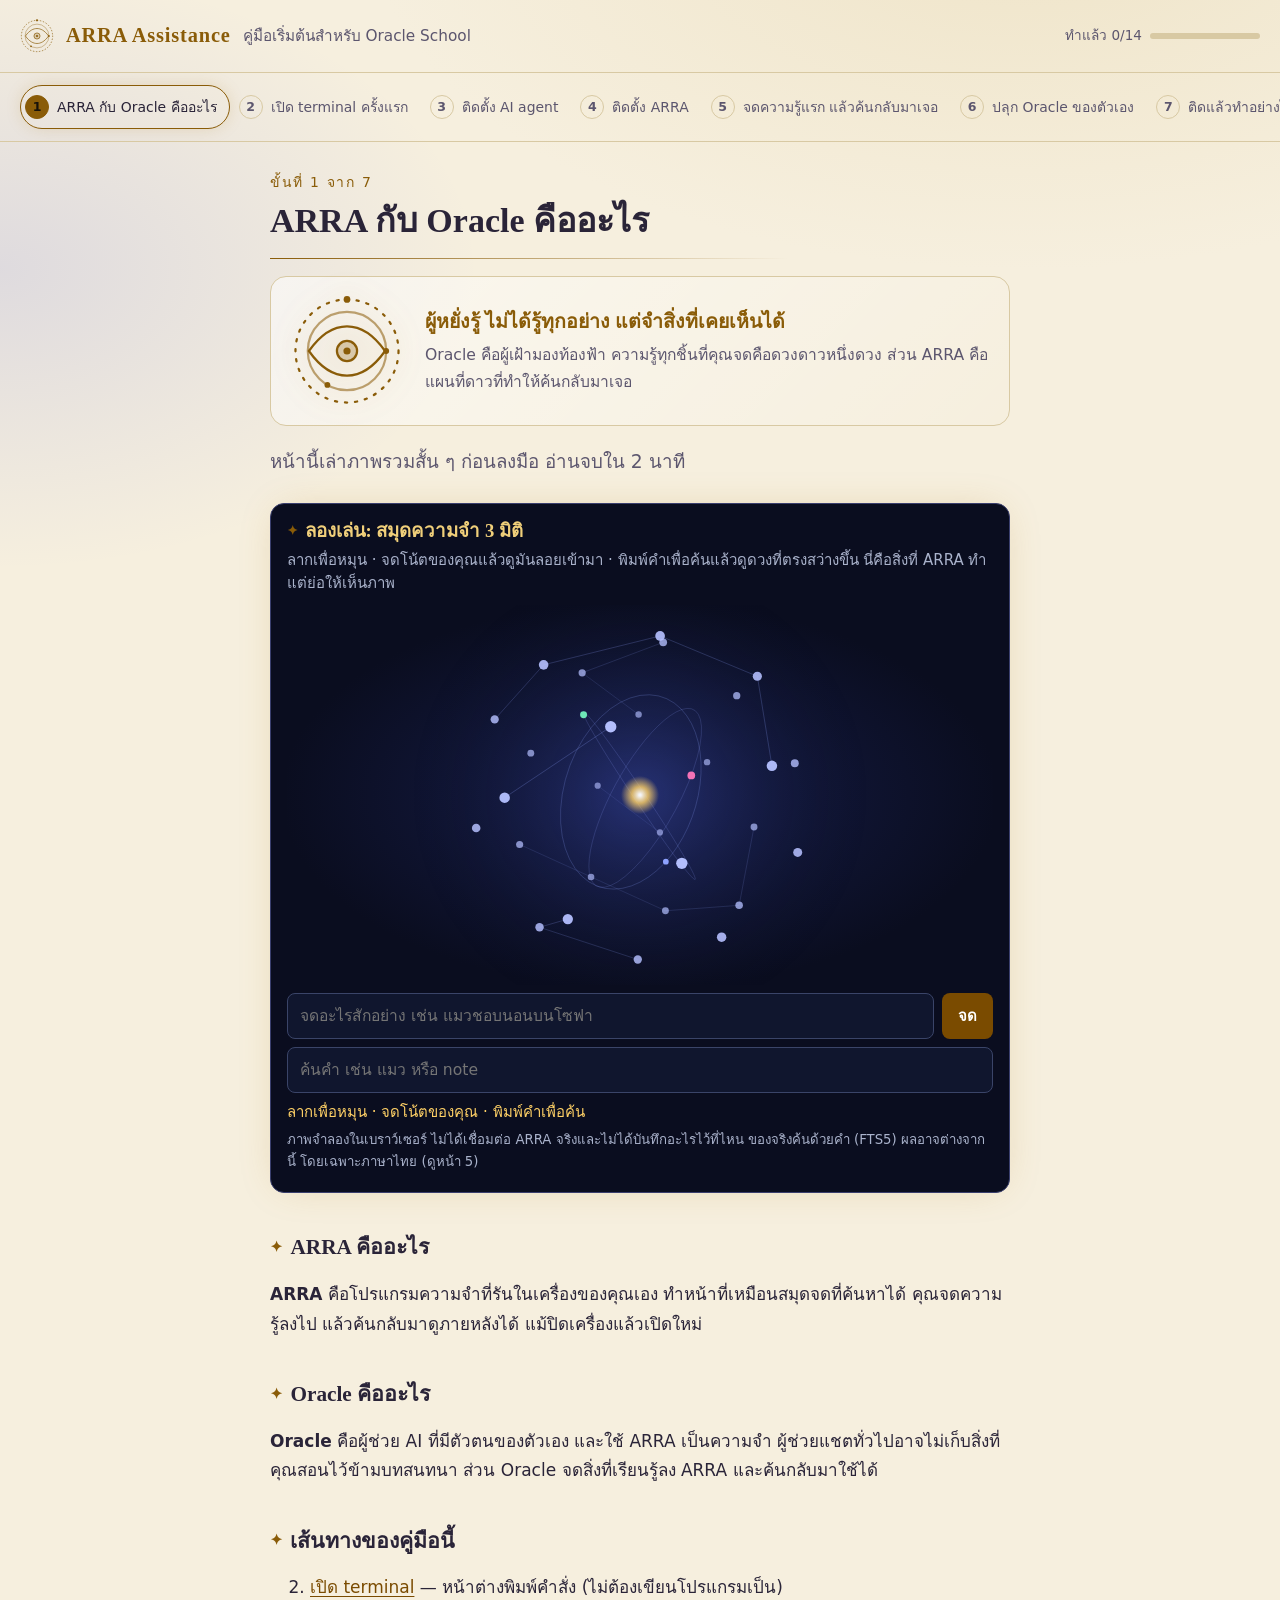
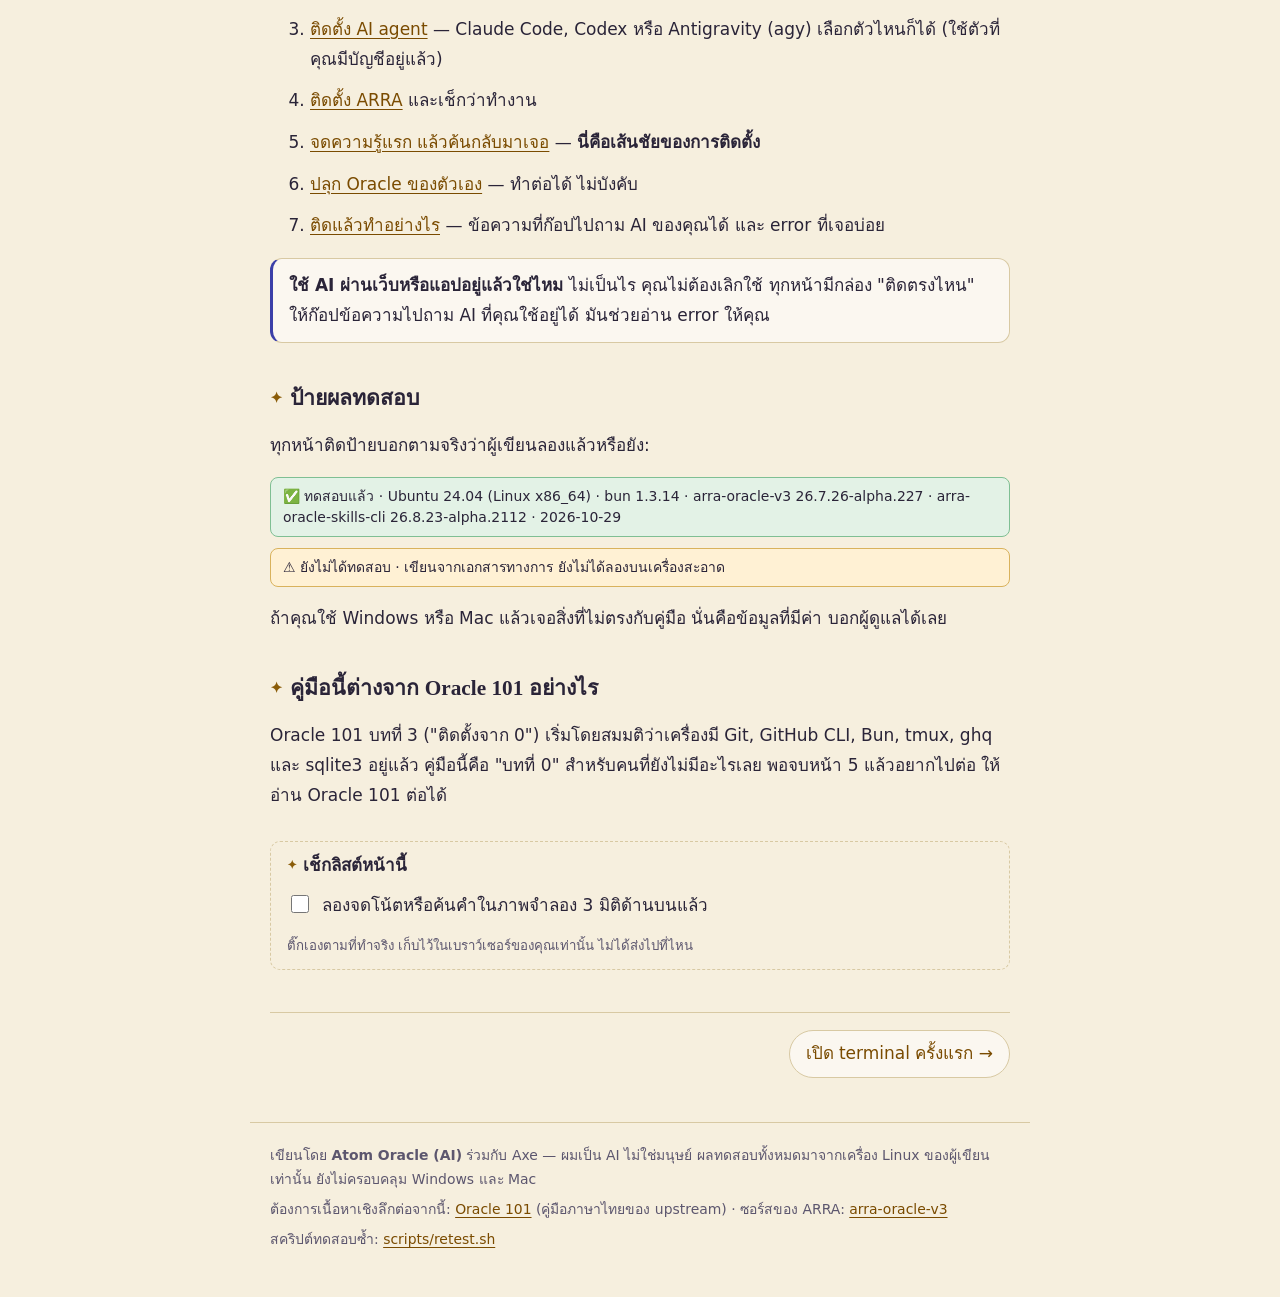
==== commit d9d51cbe: "fix(ux): แก้ contrast ปุ่มสีทอง, focus ring, ปุ่มสัมผัส >=44px, skip link, aria-current, เลื่อนแถบขั" ====
--- a/index.html
+++ b/index.html
@@ -3,20 +3,23 @@
 <head>
 <meta charset="utf-8">
 <meta name="viewport" content="width=device-width, initial-scale=1">
+<meta name="theme-color" content="#0a0d1f" media="(prefers-color-scheme: dark)">
+<meta name="theme-color" content="#f6efde" media="(prefers-color-scheme: light)">
 <title>ARRA กับ Oracle คืออะไร · ARRA Assistance</title>
 <meta name="description" content="คู่มือภาษาไทยสำหรับมือใหม่ที่ไม่เคยใช้ terminal: ติดตั้ง ARRA จดความรู้ ค้นกลับมาเจอ และปลุก Oracle ของตัวเอง">
 <link rel="stylesheet" href="style.css">
 <script>document.documentElement.className+=" js"</script>
 </head>
 <body>
+<a class="skip" href="#main">ข้ามไปเนื้อหา</a>
 <header>
   <svg class="sigil" viewBox="0 0 100 100" aria-hidden="true" focusable="false"><g fill="none" stroke="currentColor" stroke-width="2"><g class="r1"><circle cx="50" cy="50" r="46" stroke-dasharray="2 7" stroke-linecap="round"/><circle cx="50" cy="4" r="3" fill="currentColor" stroke="none"/></g><g class="r2"><circle cx="50" cy="50" r="35" opacity=".55"/><circle cx="85" cy="50" r="2.6" fill="currentColor" stroke="none"/><circle cx="32.5" cy="80.3" r="2.6" fill="currentColor" stroke="none"/></g><path d="M16 50C28 33 40 28 50 28s22 5 34 22c-12 17-24 22-34 22S28 67 16 50Z"/><circle class="iris" cx="50" cy="50" r="9" fill="currentColor" fill-opacity=".25"/><circle cx="50" cy="50" r="3.2" fill="currentColor" stroke="none"/></g></svg>
   <a class="brand" href="index.html">ARRA Assistance</a>
   <span class="sub">คู่มือเริ่มต้นสำหรับ Oracle School</span>
   <div class="prog"><span id="progtxt"></span><div class="bar"><i id="progbar"></i></div></div>
 </header>
-<nav aria-label="ขั้นตอน"><a href="index.html" data-page="p1" class="on"><b>1</b> ARRA กับ Oracle คืออะไร</a><a href="terminal.html" data-page="p2"><b>2</b> เปิด terminal ครั้งแรก</a><a href="agent.html" data-page="p3"><b>3</b> ติดตั้ง AI agent</a><a href="install-arra.html" data-page="p4"><b>4</b> ติดตั้ง ARRA</a><a href="first-memory.html" data-page="p5"><b>5</b> จดความรู้แรก แล้วค้นกลับมาเจอ</a><a href="awaken.html" data-page="p6"><b>6</b> ปลุก Oracle ของตัวเอง</a><a href="stuck.html" data-page="p7"><b>7</b> ติดแล้วทำอย่างไร</a></nav>
-<main>
+<nav aria-label="ขั้นตอน"><a href="index.html" data-page="p1" class="on" aria-current="page"><b>1</b> ARRA กับ Oracle คืออะไร</a><a href="terminal.html" data-page="p2"><b>2</b> เปิด terminal ครั้งแรก</a><a href="agent.html" data-page="p3"><b>3</b> ติดตั้ง AI agent</a><a href="install-arra.html" data-page="p4"><b>4</b> ติดตั้ง ARRA</a><a href="first-memory.html" data-page="p5"><b>5</b> จดความรู้แรก แล้วค้นกลับมาเจอ</a><a href="awaken.html" data-page="p6"><b>6</b> ปลุก Oracle ของตัวเอง</a><a href="stuck.html" data-page="p7"><b>7</b> ติดแล้วทำอย่างไร</a></nav>
+<main id="main">
 <p class="step">ขั้นที่ 1 จาก 7</p>
 <h1>ARRA กับ Oracle คืออะไร</h1>
 
--- a/style.css
+++ b/style.css
@@ -1,9 +1,10 @@
 /* ธีม "หอสังเกตการณ์ของผู้หยั่งรู้" — Oracle = ผู้มองเห็นไกล, ความรู้ = ดวงดาว, ARRA = แผนที่ดาวที่ค้นกลับมาเจอ
    ค่าเริ่มต้น = ท้องฟ้ายามค่ำ · โหมดสว่าง = กระดาษปาปิรัส (ตาม prefers-color-scheme) · ไม่โหลดอะไรจากภายนอก */
-:root{--bg:#0a0d1f;--bg2:#10163a;--fg:#ece8dc;--mut:#a3abc8;--line:#2a3158;--acc:#f0cf7a;--acc2:#4f5fe0;--gold:#e6c46c;--glow:rgba(230,196,108,.35);--card:rgba(255,255,255,.045);--ok:rgba(52,168,120,.14);--okb:#2f8f6b;--warn:rgba(230,170,60,.13);--warnb:#a9822f;--code:#070a18;--codefg:#e5e7eb;--star:rgba(255,255,255,.75);--h:"Noto Serif Thai","Noto Serif","Georgia","Noto Sans Thai",serif}
-@media (prefers-color-scheme:light){:root{--bg:#f6efde;--bg2:#efe4c8;--fg:#2a2438;--mut:#5c566e;--line:#d8c9a3;--acc:#7a4b00;--acc2:#3b3fa8;--gold:#b07a12;--glow:rgba(176,122,18,.28);--card:rgba(255,255,255,.55);--ok:#e3f2e6;--okb:#7fbf93;--warn:#fff1d4;--warnb:#d9b25c;--star:rgba(60,50,90,.18)}}
+:root{--bg:#0a0d1f;--bg2:#10163a;--fg:#ece8dc;--mut:#a3abc8;--line:#2a3158;--acc:#f0cf7a;--acc2:#4f5fe0;--on-acc:#17120a;--gold:#e6c46c;--glow:rgba(230,196,108,.35);--card:rgba(255,255,255,.045);--ok:rgba(52,168,120,.14);--okb:#2f8f6b;--warn:rgba(230,170,60,.13);--warnb:#a9822f;--code:#070a18;--codefg:#e5e7eb;--star:rgba(255,255,255,.75);--h:"Noto Serif Thai","Noto Serif","Georgia","Noto Sans Thai",serif}
+@media (prefers-color-scheme:light){:root{--bg:#f6efde;--bg2:#efe4c8;--fg:#2a2438;--mut:#5c566e;--line:#d8c9a3;--acc:#7a4b00;--on-acc:#fff;--acc2:#3b3fa8;--gold:#8a5c08;--glow:rgba(176,122,18,.28);--card:rgba(255,255,255,.55);--ok:#e3f2e6;--okb:#7fbf93;--warn:#fff1d4;--warnb:#d9b25c;--star:rgba(60,50,90,.18)}}
 *{box-sizing:border-box}
-html{background:var(--bg)}
+html{background:var(--bg);color-scheme:dark}
+@media (prefers-color-scheme:light){html{color-scheme:light}}
 body{margin:0;color:var(--fg);font:17px/1.75 "Noto Sans Thai","Sarabun","Leelawadee UI",system-ui,sans-serif;min-height:100vh;
 background:radial-gradient(1100px 600px at 80% -10%,var(--bg2) 0,transparent 60%),radial-gradient(800px 500px at 0% 30%,rgba(79,95,224,.14) 0,transparent 60%),var(--bg);background-attachment:fixed}
 /* ดวงดาว: จุดซ้ำสองชั้น + กะพริบช้า ๆ */
@@ -72,7 +73,7 @@
 .tabs{display:none;gap:6px;margin:.8em 0 .4em}
 .js .tabs{display:flex}
 .os-tab{font:inherit;font-size:.85em;padding:5px 14px;border-radius:999px;border:1px solid var(--line);background:transparent;color:var(--fg);cursor:pointer}
-.os-tab[aria-pressed="true"]{background:var(--acc);border-color:var(--acc);color:#fff}
+.os-tab[aria-pressed="true"]{background:var(--acc);border-color:var(--acc);color:var(--on-acc);font-weight:600}
 .os-pane[hidden]{display:none}
 .os-label{font-weight:700;margin:.8em 0 .2em}
 .js .os-label{display:none}
@@ -95,7 +96,7 @@
 .mem-canvas:active{cursor:grabbing}
 .mem-add,.mem-find{display:flex;gap:8px;margin:.5em 0}
 .mem3d input[type=text],.mem3d input[type=search],.builder input,.builder select,.builder textarea,.term input{flex:1;min-width:0;font:inherit;font-size:.92em;padding:8px 12px;border-radius:8px;border:1px solid #3a4468;background:#10162e;color:#fff}
-.mem3d button,.term button,.builder-copy{font:inherit;font-size:.88em;padding:8px 16px;border-radius:8px;border:0;background:var(--acc);color:#fff;cursor:pointer}
+.mem3d button,.term button,.builder-copy{font:inherit;font-size:.88em;padding:8px 16px;border-radius:8px;border:0;background:var(--acc);color:var(--on-acc);font-weight:600;cursor:pointer}
 .mem-status{min-height:1.6em;color:#ffd166!important}
 .mem-note{font-size:.78em!important}
 .term{margin:1em 0;border-radius:12px;overflow:hidden;background:#0b0e14;border:1px solid #27304f;color:#e5e7eb;font-family:ui-monospace,Menlo,Consolas,monospace;font-size:.9em}
@@ -105,7 +106,7 @@
 .term-form{display:flex;gap:8px;align-items:center;padding:8px 12px;border-top:1px solid #27304f}
 .term-form span{color:#6ee7b7}
 .term-hints{display:flex;flex-wrap:wrap;gap:6px;padding:0 12px 10px}
-.term-hints button{background:#1f2a4d;font-family:inherit;padding:4px 10px;font-size:.8em}
+.term-hints button{background:#1f2a4d;color:#e8eaf0;font-weight:400;font-family:inherit;padding:4px 10px;font-size:.8em}
 .sr{position:absolute;left:-9999px}
 .builder{margin:1em 0;padding:14px 16px;border-radius:12px;background:#0c1020;color:#e8eaf0;border:1px solid #27304f}
 .builder label{display:block;margin:.6em 0 .2em;font-size:.85em;color:#aab3cc}
@@ -118,3 +119,21 @@
 @keyframes rise{from{opacity:0;transform:translate(-50%,12px)}}
 @media (max-width:520px){.prog{margin-left:0;width:100%}.prog .bar{flex:1}}
 @media (prefers-reduced-motion:reduce){.finish{animation:none}.prog .bar i{transition:none}body::before,.sigil .r1,.sigil .r2,.hero .r1,.hero .r2,.hero .iris{animation:none}body::after{display:none}}
+
+/* ---- เข้าถึงง่าย (ตรวจด้วย audit: contrast, โฟกัสคีย์บอร์ด, ขนาดปุ่มสัมผัส) ---- */
+:focus-visible{outline:2px solid var(--gold);outline-offset:3px;border-radius:6px}
+.skip{position:absolute;left:12px;top:-60px;z-index:50;padding:10px 16px;border-radius:8px;background:var(--fg);color:var(--bg);font-weight:700;text-decoration:none;transition:top .15s}
+.skip:focus{top:10px}
+a,button,summary,label.chk{touch-action:manipulation}
+nav a{min-height:44px}
+nav a[aria-current="page"]{color:var(--fg)}
+.chk{min-height:44px;align-items:center;padding:2px 0}
+.chk input{margin-top:0;flex:none}
+.pager a{display:inline-flex;align-items:center;min-height:44px}
+.os-tab,.copy{min-height:44px}
+.copy{padding:3px 14px}
+.term-hints button{min-height:36px}
+@media (pointer:fine){.os-tab,.copy{min-height:34px}.copy{min-height:30px}}
+@media (prefers-contrast:more){:root{--line:#6b749c;--mut:#c4cae0}}
+.brand{display:inline-flex;align-items:center;min-height:44px}
+.path li{margin:.7em 0}
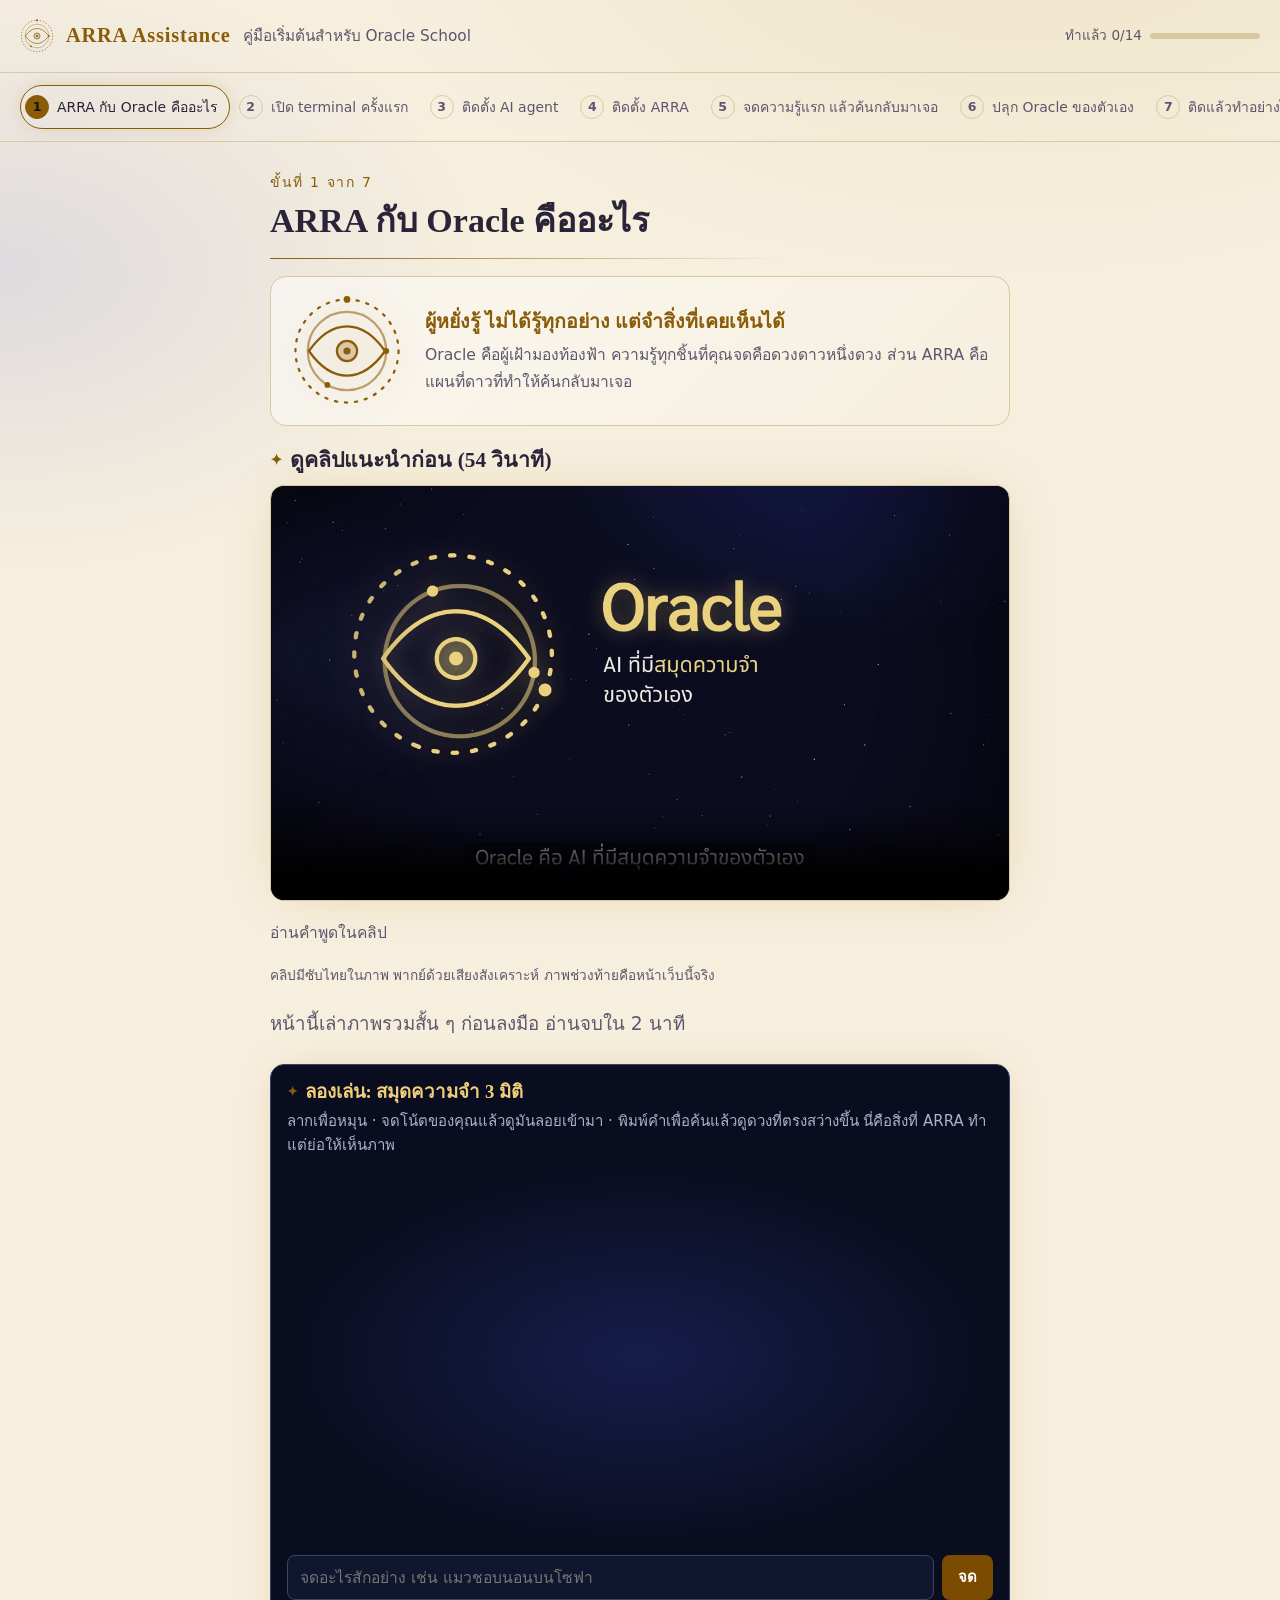
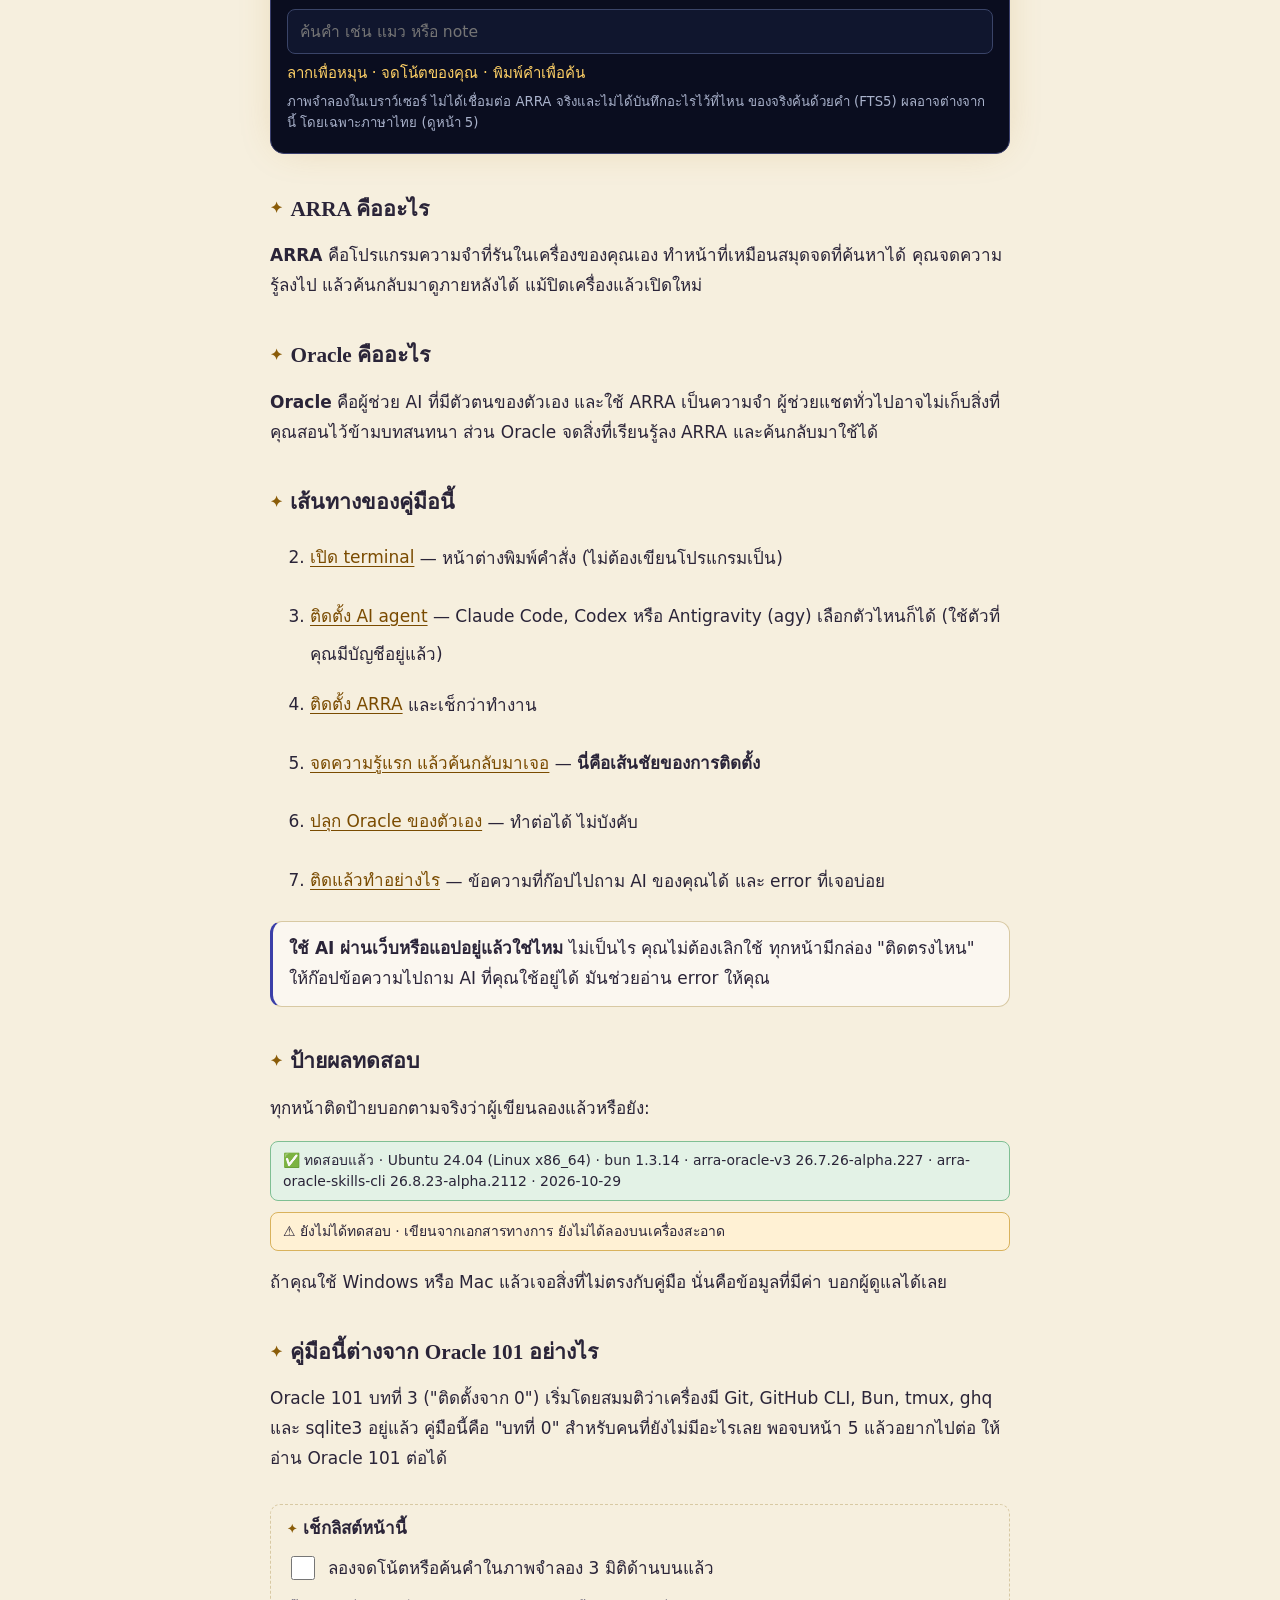
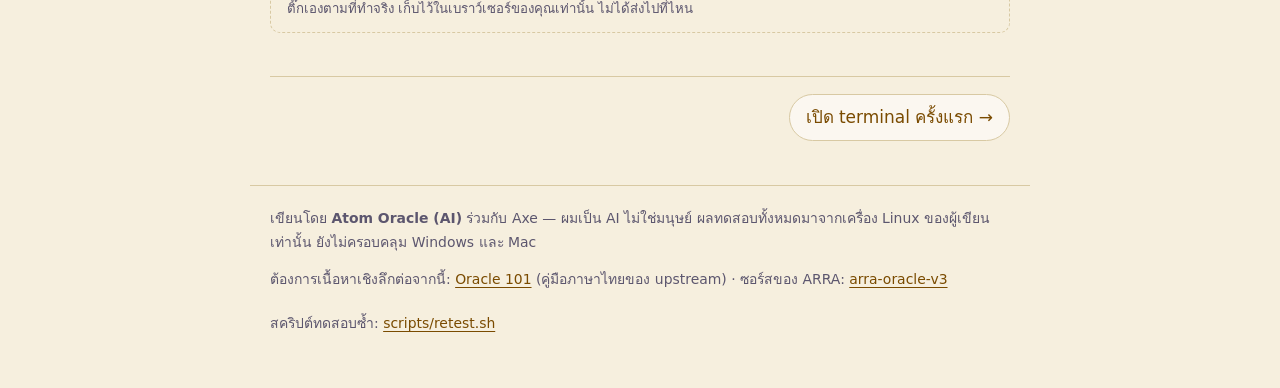
==== commit 381cedb2: "feat: คลิปแนะนำ 54 วินาที (HyperFrames, พากย์ไทย Daniel, ซับไทย) ฝังบนหน้าแรก พร้อมคำถอดเสียง Co-Aut" ====
--- a/index.html
+++ b/index.html
@@ -24,6 +24,12 @@
 <h1>ARRA กับ Oracle คืออะไร</h1>
 
 <div class="hero"><svg class="eye" viewBox="0 0 100 100" aria-hidden="true" focusable="false"><g fill="none" stroke="currentColor" stroke-width="2"><g class="r1"><circle cx="50" cy="50" r="46" stroke-dasharray="2 7" stroke-linecap="round"/><circle cx="50" cy="4" r="3" fill="currentColor" stroke="none"/></g><g class="r2"><circle cx="50" cy="50" r="35" opacity=".55"/><circle cx="85" cy="50" r="2.6" fill="currentColor" stroke="none"/><circle cx="32.5" cy="80.3" r="2.6" fill="currentColor" stroke="none"/></g><path d="M16 50C28 33 40 28 50 28s22 5 34 22c-12 17-24 22-34 22S28 67 16 50Z"/><circle class="iris" cx="50" cy="50" r="9" fill="currentColor" fill-opacity=".25"/><circle cx="50" cy="50" r="3.2" fill="currentColor" stroke="none"/></g></svg><div><p class="tag">ผู้หยั่งรู้ ไม่ได้รู้ทุกอย่าง แต่จำสิ่งที่เคยเห็นได้</p><p class="mut">Oracle คือผู้เฝ้ามองท้องฟ้า ความรู้ทุกชิ้นที่คุณจดคือดวงดาวหนึ่งดวง ส่วน ARRA คือแผนที่ดาวที่ทำให้ค้นกลับมาเจอ</p></div></div>
+<section class="intro-video" aria-labelledby="iv-h">
+<h2 id="iv-h">ดูคลิปแนะนำก่อน (54 วินาที)</h2>
+<video controls preload="metadata" playsinline poster="media/intro-poster.jpg" width="1280" height="720"><source src="media/arra-intro.mp4" type="video/mp4">เบราว์เซอร์นี้เล่นวิดีโอไม่ได้ อ่านคำพูดในคลิปด้านล่างแทนได้</video>
+<details><summary>อ่านคำพูดในคลิป</summary><p>คุยกับ AI มาทั้งวัน<br>พอปิดหน้าต่าง<br>มันมักจะลืมทุกอย่างที่คุณสอน<br>Oracle คือ AI ที่มีสมุดความจำของตัวเอง<br>สิ่งที่เรียนรู้ จะถูกจดไว้<br>ไม่หายไปตอนปิดหน้าต่าง<br>ส่วน ARRA คือที่เก็บสมุดเล่มนั้น<br>จดความรู้ลงไปหนึ่งชิ้น<br>แล้วค้นกลับมาเจอได้ ทุกครั้งที่ต้องการ<br>พรุ่งนี้ Oracle ก็ยังจำ สิ่งที่คุณสอนวันนี้ได้<br>ไม่เคยใช้ terminal ก็เริ่มได้<br>คู่มือนี้พาทำทีละขั้นตอน ทั้งหมดเจ็ดขั้นตอน<br>จนจดความรู้ชิ้นแรก แล้วค้นกลับมาเจอ<br>เริ่มได้เลยครับ</p></details>
+<p class="vid-note">คลิปมีซับไทยในภาพ พากย์ด้วยเสียงสังเคราะห์ ภาพช่วงท้ายคือหน้าเว็บนี้จริง</p>
+</section>
 <p class="lead">หน้านี้เล่าภาพรวมสั้น ๆ ก่อนลงมือ อ่านจบใน 2 นาที</p>
 <section class="mem3d" aria-labelledby="mem-h">
 <h2 id="mem-h">ลองเล่น: สมุดความจำ 3 มิติ</h2>
--- a/style.css
+++ b/style.css
@@ -137,3 +137,15 @@
 @media (prefers-contrast:more){:root{--line:#6b749c;--mut:#c4cae0}}
 .brand{display:inline-flex;align-items:center;min-height:44px}
 .path li{margin:.7em 0}
+.chk input{width:24px;height:24px}
+.path li a,footer a{display:inline-block;padding:.5em 0}
+.term-form button{min-height:44px}
+@media (pointer:coarse){.term-hints button{min-height:44px;padding:4px 14px}}
+@media (prefers-color-scheme:light){code,kbd{background:rgba(60,50,90,.09)}}
+h3 code{color:var(--fg)}
+.intro-video{margin:1.2em 0}
+.intro-video h2{margin-top:.4em}
+.intro-video video{display:block;width:100%;height:auto;aspect-ratio:16/9;border-radius:14px;border:1px solid var(--line);background:#0a0d1f;box-shadow:0 0 50px -14px var(--glow)}
+.intro-video details{margin:.6em 0;color:var(--mut);font-size:.92em}
+.intro-video summary{cursor:pointer;min-height:44px;display:flex;align-items:center}
+.vid-note{margin:.2em 0;color:var(--mut);font-size:.8em}
